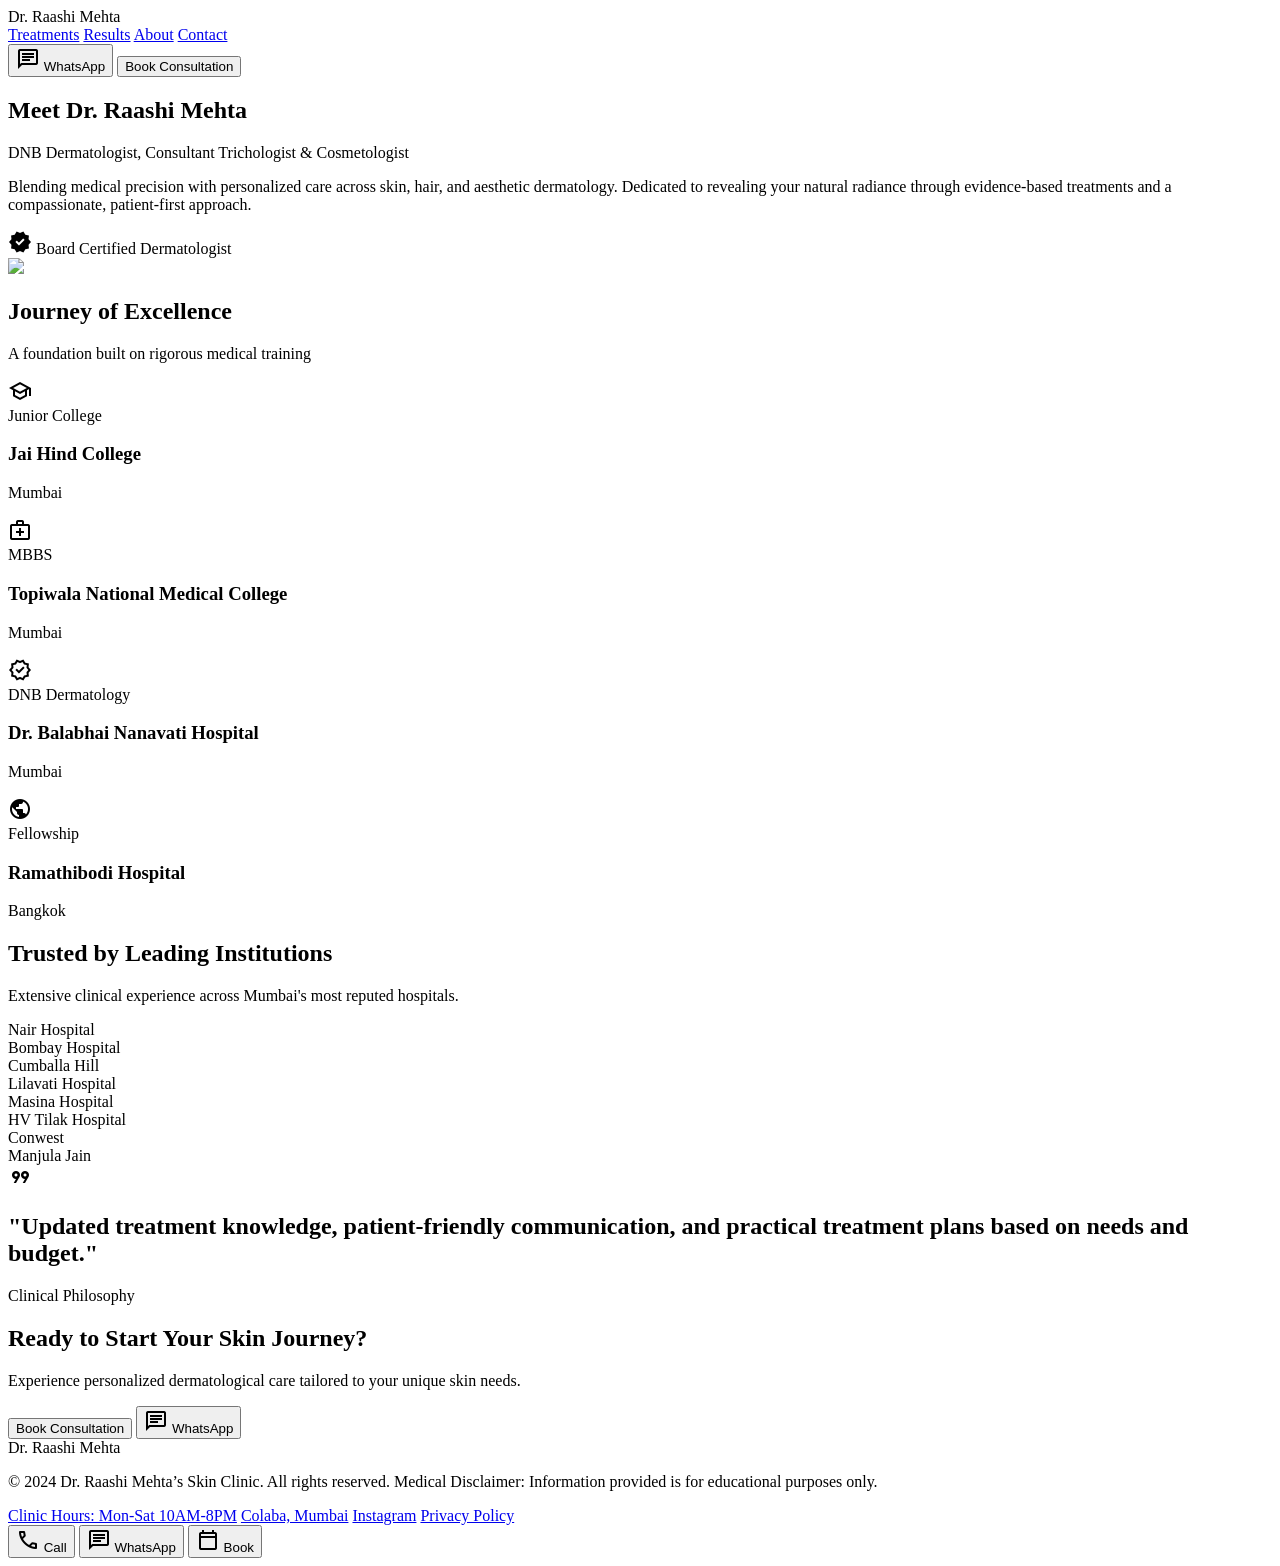
==== about.html @ 493acf0f "Add Dr. Raashi Mehta clinic website (home, about, before/after) Exported from Stitch design. About p" ====
<!DOCTYPE html><html lang="en"><head>
<meta charset="utf-8">
<meta content="width=device-width, initial-scale=1.0" name="viewport">
<title>About Dr. Raashi Mehta - Skin Clinic</title>
<link href="https://fonts.googleapis.com/css2?family=Material+Symbols+Outlined:wght,FILL@100..700,0..1&amp;display=swap" rel="stylesheet">
<link href="https://fonts.googleapis.com/css2?family=Inter:wght@400;600&amp;family=Playfair+Display:ital,wght@0,600;0,700;1,600&amp;display=swap" rel="stylesheet">
<link href="https://fonts.googleapis.com/css2?family=Material+Symbols+Outlined:wght,FILL@100..700,0..1&amp;display=swap" rel="stylesheet">
<script src="https://cdn.tailwindcss.com?plugins=forms,container-queries"></script>
<script id="tailwind-config">
  tailwind.config = {
    darkMode: "class",
    theme: {
      extend: {
        "colors": {
                "surface-container-lowest": "#ffffff",
                "surface-container-low": "#f8f2f0",
                "surface-bright": "#fef8f6",
                "on-secondary-fixed-variant": "#564242",
                "primary-fixed-dim": "#ffb3b2",
                "inverse-primary": "#ffb3b2",
                "inverse-on-surface": "#f5efed",
                "outline-variant": "#d8c1c1",
                "surface-tint": "#8c4c4d",
                "outline": "#857372",
                "error-container": "#ffdad6",
                "tertiary-container": "#dc8a8a",
                "on-primary-container": "#5d2628",
                "secondary-fixed-dim": "#dcc0c0",
                "secondary-fixed": "#f9dcdc",
                "surface-container-high": "#ede7e5",
                "on-error": "#ffffff",
                "tertiary-fixed-dim": "#ffb3b2",
                "surface-dim": "#ded9d7",
                "primary": "#8c4c4d",
                "on-tertiary-fixed": "#3a090d",
                "tertiary-fixed": "#ffdad9",
                "inverse-surface": "#32302f",
                "surface": "#fef8f6",
                "on-background": "#1d1b1a",
                "error": "#ba1a1a",
                "on-primary-fixed-variant": "#703536",
                "on-surface-variant": "#534343",
                "on-secondary": "#ffffff",
                "on-secondary-fixed": "#271718",
                "surface-container-highest": "#e7e1df",
                "primary-fixed": "#ffdad9",
                "primary-container": "#d98c8c",
                "tertiary": "#8f4a4b",
                "on-error-container": "#93000a",
                "background": "#fef8f6",
                "secondary": "#6f5959",
                "on-tertiary": "#ffffff",
                "on-secondary-container": "#735d5e",
                "on-primary": "#ffffff",
                "on-tertiary-container": "#5e2426",
                "on-surface": "#1d1b1a",
                "on-primary-fixed": "#390a0e",
                "surface-variant": "#e7e1df",
                "secondary-container": "#f6d9d9",
                "on-tertiary-fixed-variant": "#723435",
                "surface-container": "#f2edeb"
        },
        "borderRadius": {
                "DEFAULT": "0.25rem",
                "lg": "0.5rem",
                "xl": "0.75rem",
                "full": "9999px"
        },
        "spacing": {
                "stack-sm": "12px",
                "stack-lg": "48px",
                "gutter": "24px",
                "margin-mobile": "16px",
                "stack-md": "24px",
                "margin-desktop": "40px",
                "container-max": "1200px",
                "base": "8px"
        },
        "fontFamily": {
                "label-md": ["Inter"],
                "headline-md": ["Playfair Display"],
                "display-lg-mobile": ["Playfair Display"],
                "display-lg": ["Playfair Display"],
                "headline-sm": ["Playfair Display"],
                "caption": ["Inter"],
                "body-lg": ["Inter"],
                "body-md": ["Inter"]
        },
        "fontSize": {
                "label-md": ["14px", {"lineHeight": "20px", "letterSpacing": "0.05em", "fontWeight": "600"}],
                "headline-md": ["32px", {"lineHeight": "40px", "fontWeight": "600"}],
                "display-lg-mobile": ["36px", {"lineHeight": "44px", "fontWeight": "700"}],
                "display-lg": ["48px", {"lineHeight": "56px", "letterSpacing": "-0.02em", "fontWeight": "700"}],
                "headline-sm": ["24px", {"lineHeight": "32px", "fontWeight": "600"}],
                "caption": ["12px", {"lineHeight": "16px", "fontWeight": "400"}],
                "body-lg": ["18px", {"lineHeight": "28px", "fontWeight": "400"}],
                "body-md": ["16px", {"lineHeight": "24px", "fontWeight": "400"}]
        }
      }
    }
  }
</script>
<style>
    .material-symbols-outlined {
      font-variation-settings: 'FILL' 0, 'wght' 400, 'GRAD' 0, 'opsz' 24;
    }
</style>
</head>
<body class="bg-surface text-on-surface font-body-md antialiased selection:bg-primary-container selection:text-on-primary-container">
<nav class="sticky top-0 w-full z-50 shadow-sm bg-surface/70 dark:bg-surface/70 backdrop-blur-md border-b border-outline-variant/30">
<div class="flex justify-between items-center px-margin-mobile md:px-margin-desktop w-full max-w-container-max mx-auto h-20">
<div class="font-headline-sm text-headline-sm font-semibold text-primary dark:text-primary-fixed-dim">
            Dr. Raashi Mehta
        </div>
<div class="hidden md:flex space-x-8 items-center">
<a class="text-on-surface-variant hover:text-primary transition-colors hover:bg-primary-container/10 px-3 py-2 rounded-md font-label-md text-label-md" href="#">Treatments</a>
<a class="text-on-surface-variant hover:text-primary transition-colors hover:bg-primary-container/10 px-3 py-2 rounded-md font-label-md text-label-md" href="#">Results</a>
<a class="text-primary font-bold border-b-2 border-primary pb-1 font-label-md text-label-md scale-95 transition-transform" href="#">About</a>
<a class="text-on-surface-variant hover:text-primary transition-colors hover:bg-primary-container/10 px-3 py-2 rounded-md font-label-md text-label-md" href="#">Contact</a>
</div>
<div class="flex items-center gap-4">
<button class="hidden md:flex items-center justify-center font-label-md text-label-md bg-transparent border border-primary text-primary px-4 py-2 rounded-full hover:bg-primary/5 transition-all duration-200">
<span class="material-symbols-outlined mr-2 text-[18px]">chat</span> WhatsApp
            </button>
<button class="flex items-center justify-center font-label-md text-label-md bg-primary-container text-on-primary-container px-6 py-2 rounded-full hover:bg-tertiary-container transition-all duration-200 shadow-sm">
                Book Consultation
            </button>
</div>
</div>
</nav>
<main>
<section class="max-w-container-max mx-auto px-margin-mobile md:px-margin-desktop py-stack-lg md:py-[80px]">
<div class="grid grid-cols-1 lg:grid-cols-12 gap-gutter items-center">
<div class="lg:col-span-6 space-y-stack-md order-2 lg:order-1 mt-stack-md lg:mt-0">
<h1 class="font-display-lg-mobile md:font-display-lg text-display-lg-mobile md:text-display-lg text-primary">
                    Meet Dr. Raashi Mehta
                </h1>
<p class="font-headline-sm text-headline-sm text-on-surface-variant max-w-lg">
                    DNB Dermatologist, Consultant Trichologist &amp; Cosmetologist
                </p>
<div class="h-px w-24 bg-outline-variant"></div>
<p class="font-body-lg text-body-lg text-on-surface leading-relaxed max-w-xl">
                    Blending medical precision with personalized care across skin, hair, and aesthetic dermatology. Dedicated to revealing your natural radiance through evidence-based treatments and a compassionate, patient-first approach.
                </p>
<div class="pt-stack-sm flex items-center gap-base text-primary font-label-md text-label-md">
<span class="material-symbols-outlined" style="font-variation-settings: &quot;FILL&quot; 1;">verified</span>
<span class="">Board Certified Dermatologist</span>
</div>
</div>
<div class="lg:col-span-5 lg:col-start-8 order-1 lg:order-2 relative aspect-[4/5]">
<div class="absolute inset-0 bg-secondary-fixed/40 rounded-t-full rounded-b-xl transform translate-x-4 translate-y-4 overflow-hidden"></div>
<img class="relative z-10 w-full object-cover rounded-t-full rounded-b-xl shadow-[0_4px_20px_rgba(59,42,36,0.08)] h-full" data-alt="A professional, high-end editorial portrait of a female dermatologist in a modern, minimalist clinic setting. She is wearing a pristine white clinical coat over elegant attire. The lighting is bright, soft, and sophisticated, emphasizing a clean, luxurious medical aesthetic with a warm blush and warm ivory color palette. The mood is welcoming and highly professional." src="https://lh3.googleusercontent.com/aida-public/[base64]">
</div>
</div>
</section>
<section class="bg-surface-container-low py-stack-lg md:py-[80px]">
<div class="max-w-container-max mx-auto px-margin-mobile md:px-margin-desktop">
<div class="text-center mb-stack-lg">
<h2 class="font-headline-md text-headline-md text-primary mb-2">Journey of Excellence</h2>
<p class="font-body-md text-body-md text-on-surface-variant">A foundation built on rigorous medical training</p>
</div>
<div class="grid grid-cols-1 md:grid-cols-2 lg:grid-cols-4 gap-gutter relative">
<div class="hidden lg:block absolute top-1/2 left-0 w-full h-px bg-outline-variant/50 -translate-y-1/2 z-0"></div>
<div class="bg-surface rounded-xl p-6 shadow-[0_4px_20px_rgba(59,42,36,0.04)] relative z-10 border border-outline-variant/30 hover:shadow-sm transition-all duration-300">
<div class="w-12 h-12 rounded-full bg-primary-fixed flex items-center justify-center text-primary mb-4">
<span class="material-symbols-outlined">school</span>
</div>
<div class="font-label-md text-label-md text-on-surface-variant mb-1 uppercase tracking-wider text-[10px]">Junior College</div>
<h3 class="font-headline-sm text-headline-sm text-on-surface mb-2 text-lg">Jai Hind College</h3>
<p class="font-caption text-caption text-on-surface-variant">Mumbai</p>
</div>
<div class="bg-surface rounded-xl p-6 shadow-[0_4px_20px_rgba(59,42,36,0.04)] relative z-10 border border-outline-variant/30 hover:shadow-sm transition-all duration-300">
<div class="w-12 h-12 rounded-full bg-primary-fixed flex items-center justify-center text-primary mb-4">
<span class="material-symbols-outlined">medical_services</span>
</div>
<div class="font-label-md text-label-md text-on-surface-variant mb-1 uppercase tracking-wider text-[10px]">MBBS</div>
<h3 class="font-headline-sm text-headline-sm text-on-surface mb-2 text-lg">Topiwala National Medical College</h3>
<p class="font-caption text-caption text-on-surface-variant">Mumbai</p>
</div>
<div class="bg-surface rounded-xl p-6 shadow-[0_4px_20px_rgba(59,42,36,0.04)] relative z-10 border border-outline-variant/30 hover:shadow-sm transition-all duration-300 border-t-4 border-t-primary">
<div class="w-12 h-12 rounded-full bg-primary flex items-center justify-center text-on-primary mb-4">
<span class="material-symbols-outlined">verified</span>
</div>
<div class="font-label-md text-label-md text-on-surface-variant mb-1 uppercase tracking-wider text-[10px]">DNB Dermatology</div>
<h3 class="font-headline-sm text-headline-sm text-on-surface mb-2 text-lg">Dr. Balabhai Nanavati Hospital</h3>
<p class="font-caption text-caption text-on-surface-variant">Mumbai</p>
</div>
<div class="bg-surface rounded-xl p-6 shadow-[0_4px_20px_rgba(59,42,36,0.04)] relative z-10 border border-outline-variant/30 hover:shadow-sm transition-all duration-300">
<div class="w-12 h-12 rounded-full bg-secondary-fixed flex items-center justify-center text-secondary mb-4">
<span class="material-symbols-outlined">public</span>
</div>
<div class="font-label-md text-label-md text-on-surface-variant mb-1 uppercase tracking-wider text-[10px]">Fellowship</div>
<h3 class="font-headline-sm text-headline-sm text-on-surface mb-2 text-lg">Ramathibodi Hospital</h3>
<p class="font-caption text-caption text-on-surface-variant">Bangkok</p>
</div>
</div>
</div>
</section>
<section class="max-w-container-max mx-auto px-margin-mobile md:px-margin-desktop py-stack-lg md:py-[80px]">
<div class="flex flex-col md:flex-row gap-gutter">
<div class="md:w-1/3">
<h2 class="font-headline-md text-headline-md text-primary mb-4">Trusted by Leading Institutions</h2>
<p class="font-body-md text-body-md text-on-surface-variant">Extensive clinical experience across Mumbai's most reputed hospitals.</p>
</div>
<div class="md:w-2/3">
<div class="grid grid-cols-2 md:grid-cols-3 lg:grid-cols-4 gap-4">
<div class="flex items-center justify-center p-4 border border-outline-variant/40 rounded-lg bg-surface hover:bg-surface-container-low transition-colors text-center h-24">
<span class="font-label-md text-label-md text-on-surface">Nair Hospital</span>
</div>
<div class="flex items-center justify-center p-4 border border-outline-variant/40 rounded-lg bg-surface hover:bg-surface-container-low transition-colors text-center h-24">
<span class="font-label-md text-label-md text-on-surface">Bombay Hospital</span>
</div>
<div class="flex items-center justify-center p-4 border border-outline-variant/40 rounded-lg bg-surface hover:bg-surface-container-low transition-colors text-center h-24">
<span class="font-label-md text-label-md text-on-surface">Cumballa Hill</span>
</div>
<div class="flex items-center justify-center p-4 border border-outline-variant/40 rounded-lg bg-surface hover:bg-surface-container-low transition-colors text-center h-24">
<span class="font-label-md text-label-md text-on-surface">Lilavati Hospital</span>
</div>
<div class="flex items-center justify-center p-4 border border-outline-variant/40 rounded-lg bg-surface hover:bg-surface-container-low transition-colors text-center h-24">
<span class="font-label-md text-label-md text-on-surface">Masina Hospital</span>
</div>
<div class="flex items-center justify-center p-4 border border-outline-variant/40 rounded-lg bg-surface hover:bg-surface-container-low transition-colors text-center h-24">
<span class="font-label-md text-label-md text-on-surface">HV Tilak Hospital</span>
</div>
<div class="flex items-center justify-center p-4 border border-outline-variant/40 rounded-lg bg-surface hover:bg-surface-container-low transition-colors text-center h-24">
<span class="font-label-md text-label-md text-on-surface">Conwest</span>
</div>
<div class="flex items-center justify-center p-4 border border-outline-variant/40 rounded-lg bg-surface hover:bg-surface-container-low transition-colors text-center h-24">
<span class="font-label-md text-label-md text-on-surface">Manjula Jain</span>
</div>
</div>
</div>
</div>
</section>
<section class="bg-primary-fixed/30 py-stack-lg md:py-[100px] relative overflow-hidden">
<div class="absolute inset-0 opacity-10 pointer-events-none" style="background-image: radial-gradient(circle at 20% 50%, var(--tw-colors-primary-container) 0%, transparent 50%), radial-gradient(circle at 80% 50%, var(--tw-colors-secondary-container) 0%, transparent 50%);"></div>
<div class="max-w-3xl mx-auto px-margin-mobile text-center relative z-10">
<span class="material-symbols-outlined text-[48px] text-primary/40 mb-6">format_quote</span>
<h2 class="font-headline-md text-headline-md text-on-surface mb-8 italic">
                "Updated treatment knowledge, patient-friendly communication, and practical treatment plans based on needs and budget."
            </h2>
<p class="font-label-md text-label-md text-primary uppercase tracking-widest">Clinical Philosophy</p>
</div>
</section>
<section class="max-w-container-max mx-auto px-margin-mobile md:px-margin-desktop py-stack-lg md:py-[100px] text-center">
<h2 class="font-headline-md text-headline-md text-on-surface mb-4">Ready to Start Your Skin Journey?</h2>
<p class="font-body-md text-body-md text-on-surface-variant mb-8 max-w-lg mx-auto">Experience personalized dermatological care tailored to your unique skin needs.</p>
<div class="flex flex-col sm:flex-row items-center justify-center gap-4">
<button class="w-full sm:w-auto flex items-center justify-center font-label-md text-label-md bg-primary-container text-on-primary-container px-8 py-4 rounded-full hover:bg-tertiary-container hover:shadow-md transition-all duration-200">
                Book Consultation
            </button>
<button class="w-full sm:w-auto flex items-center justify-center font-label-md text-label-md bg-surface border-2 border-primary text-primary px-8 py-4 rounded-full hover:bg-primary/5 transition-all duration-200">
<span class="material-symbols-outlined mr-2">chat</span> WhatsApp
            </button>
</div>
</section>
</main>
<footer class="w-full px-margin-mobile md:px-margin-desktop py-stack-lg max-w-container-max mx-auto grid grid-cols-1 md:grid-cols-4 gap-gutter bg-surface-container-low dark:bg-surface-dim">
<div class="col-span-1 md:col-span-4 flex flex-col items-center text-center space-y-4 pb-8 border-b border-outline-variant/20">
<div class="font-headline-sm text-headline-sm text-primary">Dr. Raashi Mehta</div>
<p class="font-caption text-caption text-on-surface dark:text-on-surface-variant max-w-2xl">
            © 2024 Dr. Raashi Mehta’s Skin Clinic. All rights reserved. Medical Disclaimer: Information provided is for educational purposes only.
        </p>
</div>
<div class="col-span-1 md:col-span-4 flex flex-wrap justify-center gap-6 pt-4">
<a class="font-body-md text-body-md text-on-surface-variant hover:text-primary hover:underline decoration-primary-container transition-all" href="#">Clinic Hours: Mon-Sat 10AM-8PM</a>
<a class="font-body-md text-body-md text-on-surface-variant hover:text-primary hover:underline decoration-primary-container transition-all" href="#">Colaba, Mumbai</a>
<a class="font-body-md text-body-md text-on-surface-variant hover:text-primary hover:underline decoration-primary-container transition-all" href="#">Instagram</a>
<a class="font-body-md text-body-md text-on-surface-variant hover:text-primary hover:underline decoration-primary-container transition-all" href="#">Privacy Policy</a>
</div>
</footer>
<div class="fixed bottom-0 w-full z-50 md:hidden bg-surface border-t border-outline-variant shadow-[0_-4px_20px_rgba(59,42,36,0.04)]">
<div class="flex justify-around items-center px-4 py-2 pb-safe">
<button class="flex flex-col items-center justify-center text-on-secondary-container active:bg-secondary-container p-2 rounded-xl transition-colors">
<span class="material-symbols-outlined mb-1">call</span>
<span class="font-label-md text-[12px]">Call</span>
</button>
<button class="flex flex-col items-center justify-center text-on-secondary-container active:bg-secondary-container p-2 rounded-xl transition-colors">
<span class="material-symbols-outlined mb-1">chat</span>
<span class="font-label-md text-[12px]">WhatsApp</span>
</button>
<button class="flex flex-col items-center justify-center bg-primary-container text-on-primary-container rounded-xl px-6 py-2 shadow-sm scale-95 transition-transform active:scale-90">
<span class="material-symbols-outlined mb-1">calendar_today</span>
<span class="font-label-md text-[12px] font-bold">Book</span>
</button>
</div>
</div>




</body></html>
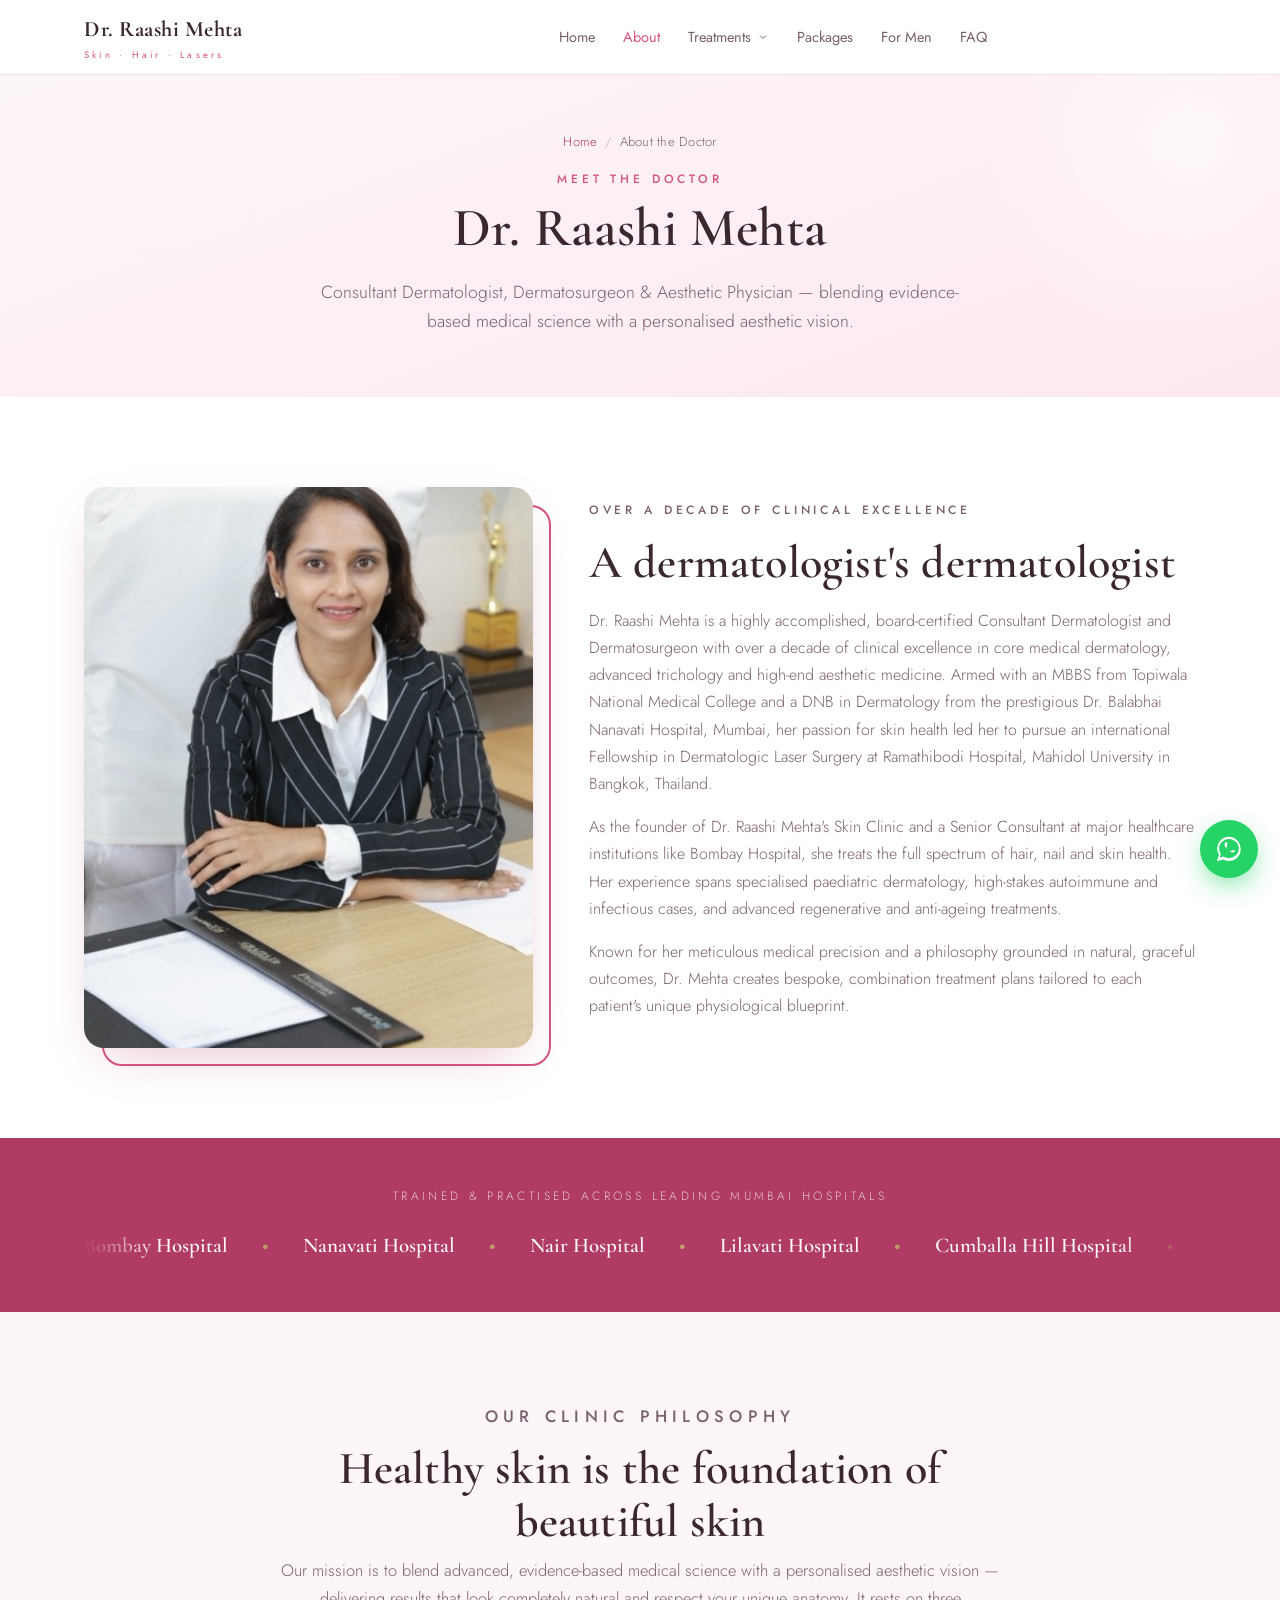
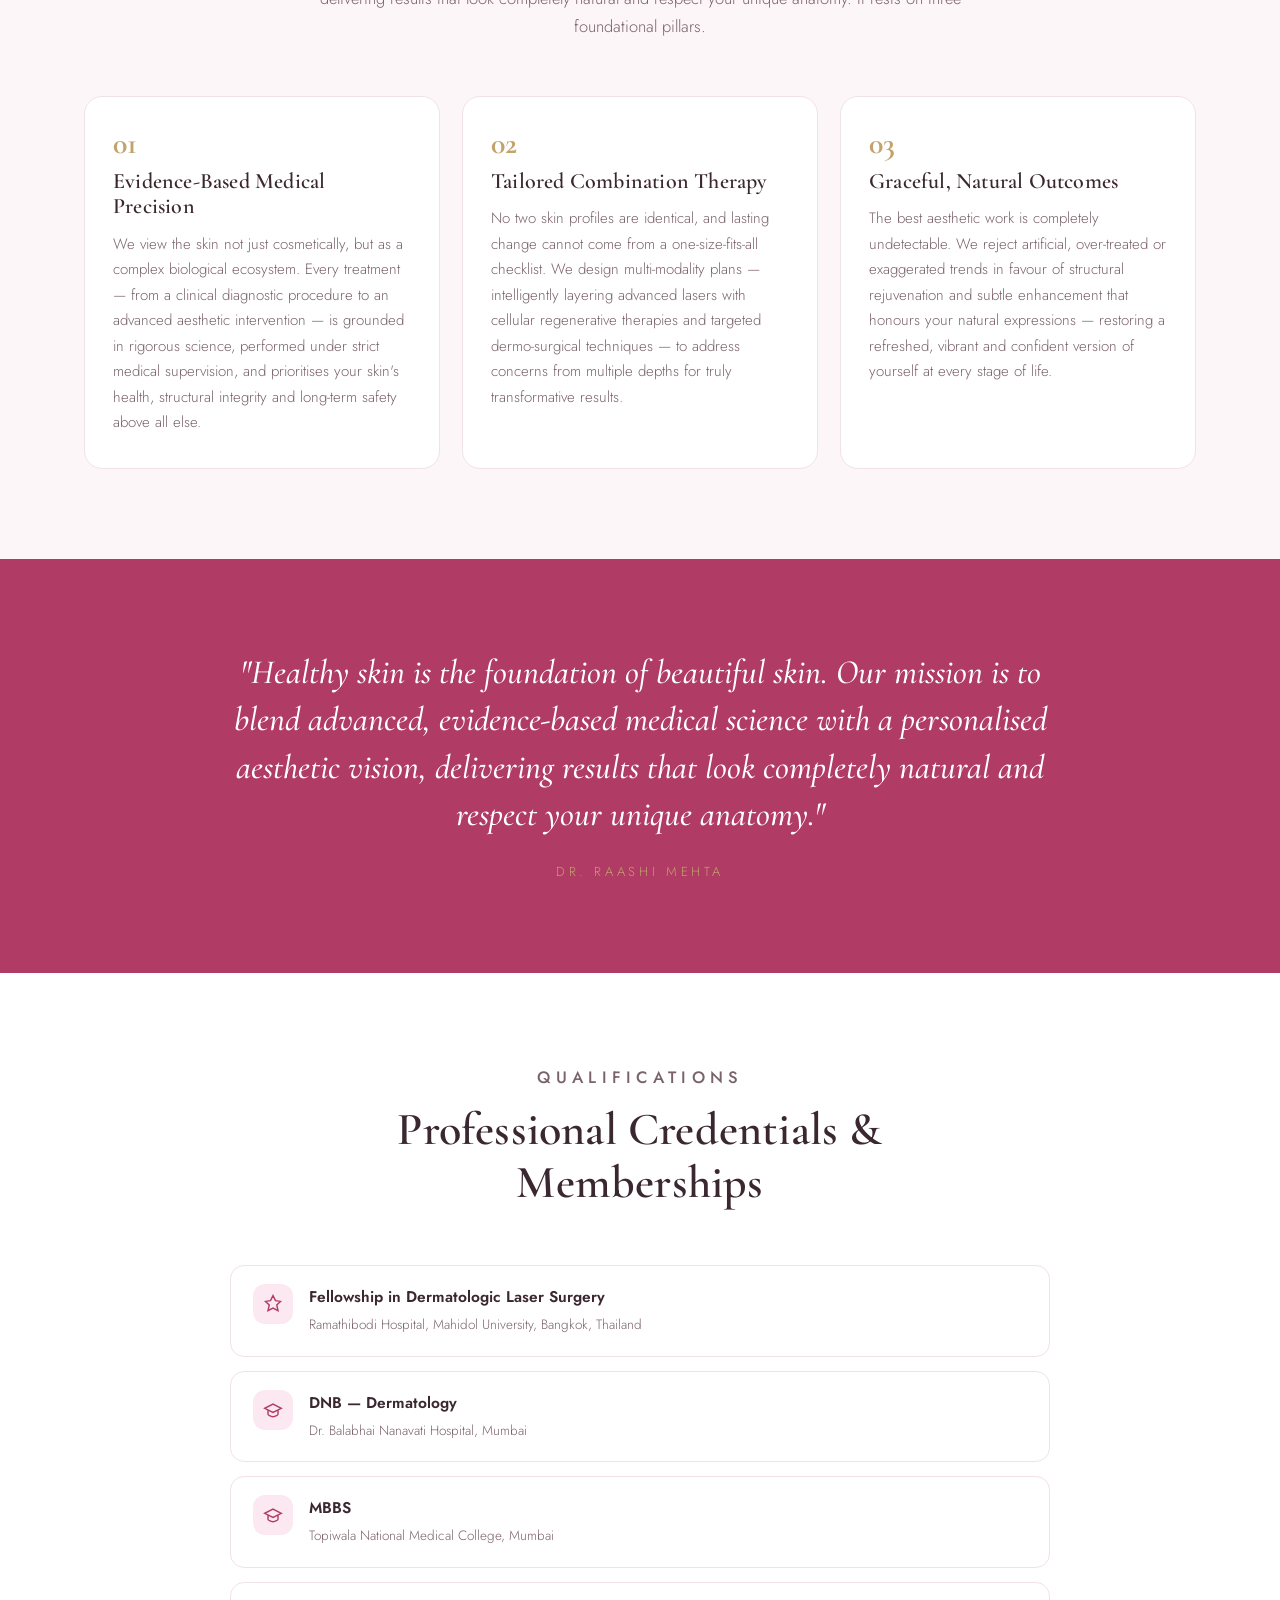
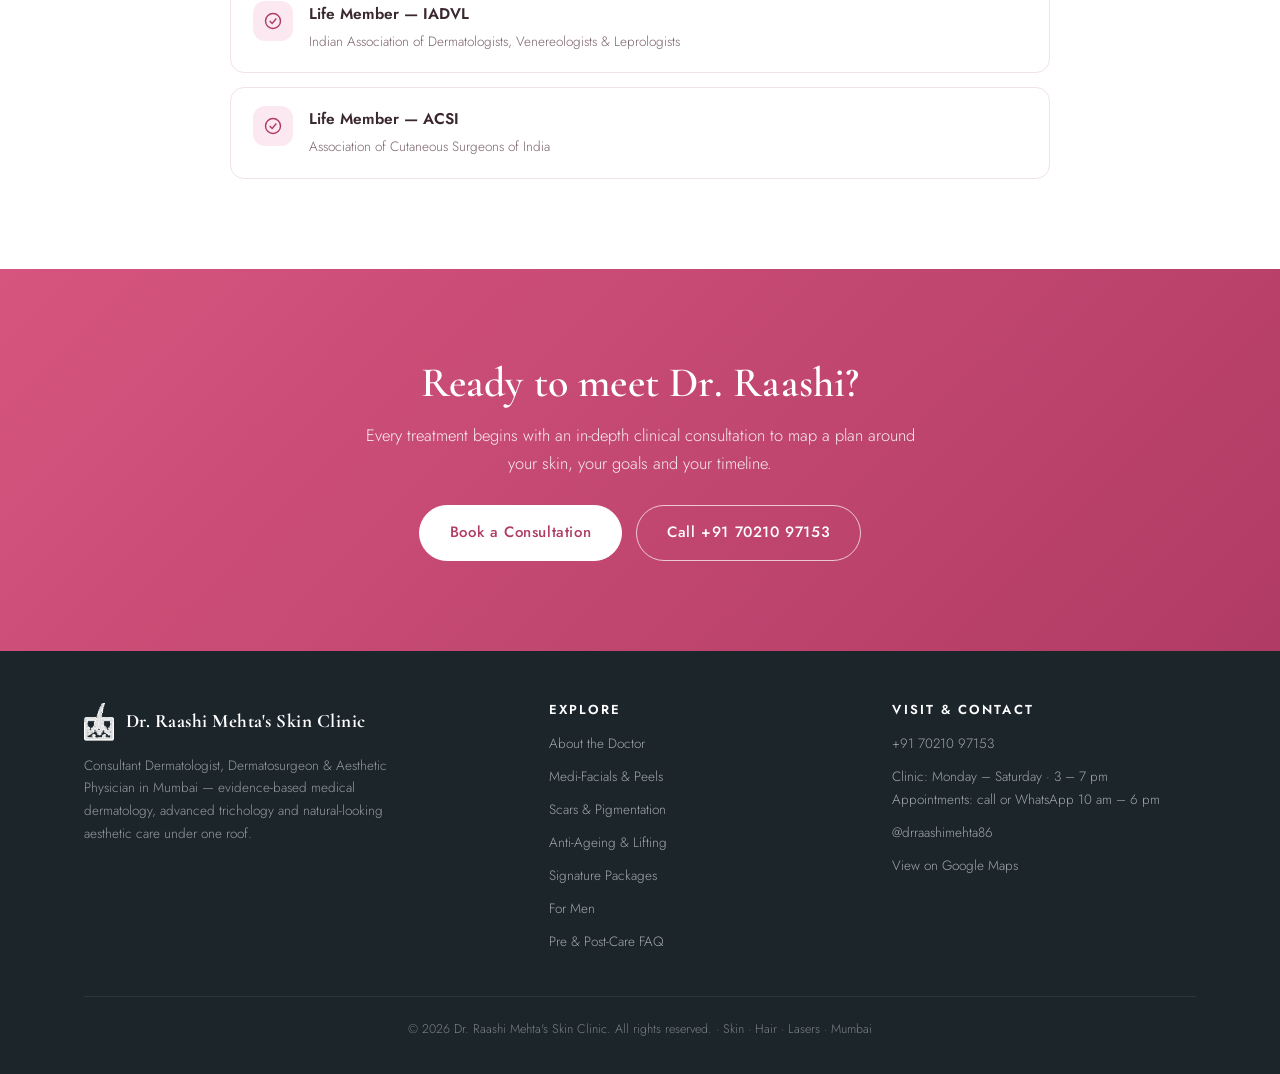
==== commit 89b7b98a: "Rebuild as multi-page site from clinic content Replace the single-page prototype with an 11-page sit" ====
--- a/about.html
+++ b/about.html
@@ -1,292 +1,218 @@
-<!DOCTYPE html><html lang="en"><head>
-<meta charset="utf-8">
-<meta content="width=device-width, initial-scale=1.0" name="viewport">
-<title>About Dr. Raashi Mehta - Skin Clinic</title>
-<link href="https://fonts.googleapis.com/css2?family=Material+Symbols+Outlined:wght,FILL@100..700,0..1&amp;display=swap" rel="stylesheet">
-<link href="https://fonts.googleapis.com/css2?family=Inter:wght@400;600&amp;family=Playfair+Display:ital,wght@0,600;0,700;1,600&amp;display=swap" rel="stylesheet">
-<link href="https://fonts.googleapis.com/css2?family=Material+Symbols+Outlined:wght,FILL@100..700,0..1&amp;display=swap" rel="stylesheet">
-<script src="https://cdn.tailwindcss.com?plugins=forms,container-queries"></script>
-<script id="tailwind-config">
-  tailwind.config = {
-    darkMode: "class",
-    theme: {
-      extend: {
-        "colors": {
-                "surface-container-lowest": "#ffffff",
-                "surface-container-low": "#f8f2f0",
-                "surface-bright": "#fef8f6",
-                "on-secondary-fixed-variant": "#564242",
-                "primary-fixed-dim": "#ffb3b2",
-                "inverse-primary": "#ffb3b2",
-                "inverse-on-surface": "#f5efed",
-                "outline-variant": "#d8c1c1",
-                "surface-tint": "#8c4c4d",
-                "outline": "#857372",
-                "error-container": "#ffdad6",
-                "tertiary-container": "#dc8a8a",
-                "on-primary-container": "#5d2628",
-                "secondary-fixed-dim": "#dcc0c0",
-                "secondary-fixed": "#f9dcdc",
-                "surface-container-high": "#ede7e5",
-                "on-error": "#ffffff",
-                "tertiary-fixed-dim": "#ffb3b2",
-                "surface-dim": "#ded9d7",
-                "primary": "#8c4c4d",
-                "on-tertiary-fixed": "#3a090d",
-                "tertiary-fixed": "#ffdad9",
-                "inverse-surface": "#32302f",
-                "surface": "#fef8f6",
-                "on-background": "#1d1b1a",
-                "error": "#ba1a1a",
-                "on-primary-fixed-variant": "#703536",
-                "on-surface-variant": "#534343",
-                "on-secondary": "#ffffff",
-                "on-secondary-fixed": "#271718",
-                "surface-container-highest": "#e7e1df",
-                "primary-fixed": "#ffdad9",
-                "primary-container": "#d98c8c",
-                "tertiary": "#8f4a4b",
-                "on-error-container": "#93000a",
-                "background": "#fef8f6",
-                "secondary": "#6f5959",
-                "on-tertiary": "#ffffff",
-                "on-secondary-container": "#735d5e",
-                "on-primary": "#ffffff",
-                "on-tertiary-container": "#5e2426",
-                "on-surface": "#1d1b1a",
-                "on-primary-fixed": "#390a0e",
-                "surface-variant": "#e7e1df",
-                "secondary-container": "#f6d9d9",
-                "on-tertiary-fixed-variant": "#723435",
-                "surface-container": "#f2edeb"
-        },
-        "borderRadius": {
-                "DEFAULT": "0.25rem",
-                "lg": "0.5rem",
-                "xl": "0.75rem",
-                "full": "9999px"
-        },
-        "spacing": {
-                "stack-sm": "12px",
-                "stack-lg": "48px",
-                "gutter": "24px",
-                "margin-mobile": "16px",
-                "stack-md": "24px",
-                "margin-desktop": "40px",
-                "container-max": "1200px",
-                "base": "8px"
-        },
-        "fontFamily": {
-                "label-md": ["Inter"],
-                "headline-md": ["Playfair Display"],
-                "display-lg-mobile": ["Playfair Display"],
-                "display-lg": ["Playfair Display"],
-                "headline-sm": ["Playfair Display"],
-                "caption": ["Inter"],
-                "body-lg": ["Inter"],
-                "body-md": ["Inter"]
-        },
-        "fontSize": {
-                "label-md": ["14px", {"lineHeight": "20px", "letterSpacing": "0.05em", "fontWeight": "600"}],
-                "headline-md": ["32px", {"lineHeight": "40px", "fontWeight": "600"}],
-                "display-lg-mobile": ["36px", {"lineHeight": "44px", "fontWeight": "700"}],
-                "display-lg": ["48px", {"lineHeight": "56px", "letterSpacing": "-0.02em", "fontWeight": "700"}],
-                "headline-sm": ["24px", {"lineHeight": "32px", "fontWeight": "600"}],
-                "caption": ["12px", {"lineHeight": "16px", "fontWeight": "400"}],
-                "body-lg": ["18px", {"lineHeight": "28px", "fontWeight": "400"}],
-                "body-md": ["16px", {"lineHeight": "24px", "fontWeight": "400"}]
-        }
-      }
-    }
-  }
-</script>
-<style>
-    .material-symbols-outlined {
-      font-variation-settings: 'FILL' 0, 'wght' 400, 'GRAD' 0, 'opsz' 24;
-    }
-</style>
+<!DOCTYPE html>
+<html lang="en">
+<head>
+<meta charset="UTF-8">
+<meta name="viewport" content="width=device-width, initial-scale=1.0">
+<title>About Dr. Raashi Mehta | Consultant Dermatologist & Dermatosurgeon, Mumbai</title>
+<meta name="description" content="Meet Dr. Raashi Mehta — board-certified Consultant Dermatologist, Dermatosurgeon and Aesthetic Physician in Mumbai. Credentials, clinic philosophy and professional memberships.">
+<meta name="theme-color" content="#b03b64">
+<meta name="robots" content="index, follow">
+<meta property="og:type" content="profile">
+<meta property="og:site_name" content="Dr. Raashi Mehta's Skin Clinic">
+<meta property="og:title" content="About Dr. Raashi Mehta | Dermatologist & Dermatosurgeon, Mumbai">
+<meta property="og:description" content="Over a decade of clinical excellence in medical dermatology, advanced trichology and aesthetic medicine.">
+<meta property="og:image" content="assets/doctor.png">
+<link rel="icon" href="assets/logo-icon.png">
+<link rel="preconnect" href="https://fonts.googleapis.com">
+<link rel="preconnect" href="https://fonts.gstatic.com" crossorigin>
+<link href="https://fonts.googleapis.com/css2?family=Cormorant+Garamond:wght@500;600;700&family=Jost:wght@300;400;500;600&display=swap" rel="stylesheet">
+<link rel="stylesheet" href="assets/site.css">
 </head>
-<body class="bg-surface text-on-surface font-body-md antialiased selection:bg-primary-container selection:text-on-primary-container">
-<nav class="sticky top-0 w-full z-50 shadow-sm bg-surface/70 dark:bg-surface/70 backdrop-blur-md border-b border-outline-variant/30">
-<div class="flex justify-between items-center px-margin-mobile md:px-margin-desktop w-full max-w-container-max mx-auto h-20">
-<div class="font-headline-sm text-headline-sm font-semibold text-primary dark:text-primary-fixed-dim">
-            Dr. Raashi Mehta
+<body>
+<a class="skip-link" href="#main">Skip to content</a>
+
+<header>
+  <div class="wrap">
+    <nav>
+      <a class="brand" href="index.html">
+        <span>Dr. Raashi Mehta<small>Skin · Hair · Lasers</small></span>
+      </a>
+      <div class="navlinks" id="nav">
+        <a href="index.html">Home</a>
+        <a href="about.html" class="active">About</a>
+        <div class="dropdown">
+          <button aria-haspopup="true" aria-expanded="false">Treatments
+            <svg viewBox="0 0 24 24"><path d="M6 9l6 6 6-6"/></svg>
+          </button>
+          <div class="dropdown-menu">
+            <a href="facials-peels.html">Medi-Facials &amp; Peels<small>Hydrafacials, carbon peels, laser toning</small></a>
+            <a href="scars-pigmentation.html">Acne Scars &amp; Pigmentation<small>Resurfacing, subcision, melanin control</small></a>
+            <a href="anti-ageing.html">Anti-Ageing &amp; Lifting<small>RF, microcurrent, injectables</small></a>
+            <a href="hair-medical.html">Hair, Nails &amp; Medical<small>Trichology, PRP, medical dermatology</small></a>
+            <a href="diagnostics-surgery.html">Diagnostics &amp; Surgery<small>Biopsies &amp; dermo-surgical care</small></a>
+            <a href="laser-hair.html">Laser Hair Reduction<small>Triple-wavelength, all skin types</small></a>
+          </div>
         </div>
-<div class="hidden md:flex space-x-8 items-center">
-<a class="text-on-surface-variant hover:text-primary transition-colors hover:bg-primary-container/10 px-3 py-2 rounded-md font-label-md text-label-md" href="#">Treatments</a>
-<a class="text-on-surface-variant hover:text-primary transition-colors hover:bg-primary-container/10 px-3 py-2 rounded-md font-label-md text-label-md" href="#">Results</a>
-<a class="text-primary font-bold border-b-2 border-primary pb-1 font-label-md text-label-md scale-95 transition-transform" href="#">About</a>
-<a class="text-on-surface-variant hover:text-primary transition-colors hover:bg-primary-container/10 px-3 py-2 rounded-md font-label-md text-label-md" href="#">Contact</a>
+        <a href="packages.html">Packages</a>
+        <a href="mens.html">For Men</a>
+        <a href="faq.html">FAQ</a>
+        <a class="btn" href="index.html#contact">Book a Consultation</a>
+      </div>
+      <button class="menu-btn" id="menuBtn" aria-label="Menu" aria-expanded="false" aria-controls="nav">☰</button>
+    </nav>
+  </div>
+</header>
+
+<section class="page-hero">
+  <div class="wrap">
+    <p class="breadcrumb"><a href="index.html">Home</a><span>/</span>About the Doctor</p>
+    <p class="eyebrow">Meet the Doctor</p>
+    <h1>Dr. Raashi Mehta</h1>
+    <p class="lead">Consultant Dermatologist, Dermatosurgeon &amp; Aesthetic Physician — blending evidence-based medical science with a personalised aesthetic vision.</p>
+  </div>
+</section>
+
+<main id="main">
+
+<!-- BIO -->
+<section>
+  <div class="wrap about">
+    <div class="about-grid">
+      <div class="about-img reveal">
+        <img src="assets/doctor.png" alt="Dr. Raashi Mehta, Consultant Dermatologist" loading="lazy" decoding="async">
+        <div class="accent"></div>
+      </div>
+      <div class="reveal">
+        <p class="eyebrow">Over a Decade of Clinical Excellence</p>
+        <h2>A dermatologist's dermatologist</h2>
+        <p>Dr. Raashi Mehta is a highly accomplished, board-certified Consultant Dermatologist and Dermatosurgeon with over a decade of clinical excellence in core medical dermatology, advanced trichology and high-end aesthetic medicine. Armed with an MBBS from Topiwala National Medical College and a DNB in Dermatology from the prestigious Dr. Balabhai Nanavati Hospital, Mumbai, her passion for skin health led her to pursue an international Fellowship in Dermatologic Laser Surgery at Ramathibodi Hospital, Mahidol University in Bangkok, Thailand.</p>
+        <p>As the founder of Dr. Raashi Mehta's Skin Clinic and a Senior Consultant at major healthcare institutions like Bombay Hospital, she treats the full spectrum of hair, nail and skin health. Her experience spans specialised paediatric dermatology, high-stakes autoimmune and infectious cases, and advanced regenerative and anti-ageing treatments.</p>
+        <p>Known for her meticulous medical precision and a philosophy grounded in natural, graceful outcomes, Dr. Mehta creates bespoke, combination treatment plans tailored to each patient's unique physiological blueprint.</p>
+      </div>
+    </div>
+  </div>
+</section>
+
+<!-- HOSPITALS -->
+<div class="hospitals">
+  <div class="wrap">
+    <p class="intro">Trained &amp; practised across leading Mumbai hospitals</p>
+    <div class="marquee">
+      <div class="marquee-track">
+        <span>Bombay Hospital</span><span>Nanavati Hospital</span><span>Nair Hospital</span>
+        <span>Lilavati Hospital</span><span>Cumballa Hill Hospital</span><span>Masina Hospital</span>
+        <span aria-hidden="true">Bombay Hospital</span><span aria-hidden="true">Nanavati Hospital</span><span aria-hidden="true">Nair Hospital</span>
+        <span aria-hidden="true">Lilavati Hospital</span><span aria-hidden="true">Cumballa Hill Hospital</span><span aria-hidden="true">Masina Hospital</span>
+      </div>
+    </div>
+  </div>
 </div>
-<div class="flex items-center gap-4">
-<button class="hidden md:flex items-center justify-center font-label-md text-label-md bg-transparent border border-primary text-primary px-4 py-2 rounded-full hover:bg-primary/5 transition-all duration-200">
-<span class="material-symbols-outlined mr-2 text-[18px]">chat</span> WhatsApp
-            </button>
-<button class="flex items-center justify-center font-label-md text-label-md bg-primary-container text-on-primary-container px-6 py-2 rounded-full hover:bg-tertiary-container transition-all duration-200 shadow-sm">
-                Book Consultation
-            </button>
-</div>
-</div>
-</nav>
-<main>
-<section class="max-w-container-max mx-auto px-margin-mobile md:px-margin-desktop py-stack-lg md:py-[80px]">
-<div class="grid grid-cols-1 lg:grid-cols-12 gap-gutter items-center">
-<div class="lg:col-span-6 space-y-stack-md order-2 lg:order-1 mt-stack-md lg:mt-0">
-<h1 class="font-display-lg-mobile md:font-display-lg text-display-lg-mobile md:text-display-lg text-primary">
-                    Meet Dr. Raashi Mehta
-                </h1>
-<p class="font-headline-sm text-headline-sm text-on-surface-variant max-w-lg">
-                    DNB Dermatologist, Consultant Trichologist &amp; Cosmetologist
-                </p>
-<div class="h-px w-24 bg-outline-variant"></div>
-<p class="font-body-lg text-body-lg text-on-surface leading-relaxed max-w-xl">
-                    Blending medical precision with personalized care across skin, hair, and aesthetic dermatology. Dedicated to revealing your natural radiance through evidence-based treatments and a compassionate, patient-first approach.
-                </p>
-<div class="pt-stack-sm flex items-center gap-base text-primary font-label-md text-label-md">
-<span class="material-symbols-outlined" style="font-variation-settings: &quot;FILL&quot; 1;">verified</span>
-<span class="">Board Certified Dermatologist</span>
-</div>
-</div>
-<div class="lg:col-span-5 lg:col-start-8 order-1 lg:order-2 relative aspect-[4/5]">
-<div class="absolute inset-0 bg-secondary-fixed/40 rounded-t-full rounded-b-xl transform translate-x-4 translate-y-4 overflow-hidden"></div>
-<img class="relative z-10 w-full object-cover rounded-t-full rounded-b-xl shadow-[0_4px_20px_rgba(59,42,36,0.08)] h-full" data-alt="A professional, high-end editorial portrait of a female dermatologist in a modern, minimalist clinic setting. She is wearing a pristine white clinical coat over elegant attire. The lighting is bright, soft, and sophisticated, emphasizing a clean, luxurious medical aesthetic with a warm blush and warm ivory color palette. The mood is welcoming and highly professional." src="https://lh3.googleusercontent.com/aida-public/[base64]">
-</div>
-</div>
-</section>
-<section class="bg-surface-container-low py-stack-lg md:py-[80px]">
-<div class="max-w-container-max mx-auto px-margin-mobile md:px-margin-desktop">
-<div class="text-center mb-stack-lg">
-<h2 class="font-headline-md text-headline-md text-primary mb-2">Journey of Excellence</h2>
-<p class="font-body-md text-body-md text-on-surface-variant">A foundation built on rigorous medical training</p>
-</div>
-<div class="grid grid-cols-1 md:grid-cols-2 lg:grid-cols-4 gap-gutter relative">
-<div class="hidden lg:block absolute top-1/2 left-0 w-full h-px bg-outline-variant/50 -translate-y-1/2 z-0"></div>
-<div class="bg-surface rounded-xl p-6 shadow-[0_4px_20px_rgba(59,42,36,0.04)] relative z-10 border border-outline-variant/30 hover:shadow-sm transition-all duration-300">
-<div class="w-12 h-12 rounded-full bg-primary-fixed flex items-center justify-center text-primary mb-4">
-<span class="material-symbols-outlined">school</span>
-</div>
-<div class="font-label-md text-label-md text-on-surface-variant mb-1 uppercase tracking-wider text-[10px]">Junior College</div>
-<h3 class="font-headline-sm text-headline-sm text-on-surface mb-2 text-lg">Jai Hind College</h3>
-<p class="font-caption text-caption text-on-surface-variant">Mumbai</p>
-</div>
-<div class="bg-surface rounded-xl p-6 shadow-[0_4px_20px_rgba(59,42,36,0.04)] relative z-10 border border-outline-variant/30 hover:shadow-sm transition-all duration-300">
-<div class="w-12 h-12 rounded-full bg-primary-fixed flex items-center justify-center text-primary mb-4">
-<span class="material-symbols-outlined">medical_services</span>
-</div>
-<div class="font-label-md text-label-md text-on-surface-variant mb-1 uppercase tracking-wider text-[10px]">MBBS</div>
-<h3 class="font-headline-sm text-headline-sm text-on-surface mb-2 text-lg">Topiwala National Medical College</h3>
-<p class="font-caption text-caption text-on-surface-variant">Mumbai</p>
-</div>
-<div class="bg-surface rounded-xl p-6 shadow-[0_4px_20px_rgba(59,42,36,0.04)] relative z-10 border border-outline-variant/30 hover:shadow-sm transition-all duration-300 border-t-4 border-t-primary">
-<div class="w-12 h-12 rounded-full bg-primary flex items-center justify-center text-on-primary mb-4">
-<span class="material-symbols-outlined">verified</span>
-</div>
-<div class="font-label-md text-label-md text-on-surface-variant mb-1 uppercase tracking-wider text-[10px]">DNB Dermatology</div>
-<h3 class="font-headline-sm text-headline-sm text-on-surface mb-2 text-lg">Dr. Balabhai Nanavati Hospital</h3>
-<p class="font-caption text-caption text-on-surface-variant">Mumbai</p>
-</div>
-<div class="bg-surface rounded-xl p-6 shadow-[0_4px_20px_rgba(59,42,36,0.04)] relative z-10 border border-outline-variant/30 hover:shadow-sm transition-all duration-300">
-<div class="w-12 h-12 rounded-full bg-secondary-fixed flex items-center justify-center text-secondary mb-4">
-<span class="material-symbols-outlined">public</span>
-</div>
-<div class="font-label-md text-label-md text-on-surface-variant mb-1 uppercase tracking-wider text-[10px]">Fellowship</div>
-<h3 class="font-headline-sm text-headline-sm text-on-surface mb-2 text-lg">Ramathibodi Hospital</h3>
-<p class="font-caption text-caption text-on-surface-variant">Bangkok</p>
-</div>
-</div>
-</div>
-</section>
-<section class="max-w-container-max mx-auto px-margin-mobile md:px-margin-desktop py-stack-lg md:py-[80px]">
-<div class="flex flex-col md:flex-row gap-gutter">
-<div class="md:w-1/3">
-<h2 class="font-headline-md text-headline-md text-primary mb-4">Trusted by Leading Institutions</h2>
-<p class="font-body-md text-body-md text-on-surface-variant">Extensive clinical experience across Mumbai's most reputed hospitals.</p>
-</div>
-<div class="md:w-2/3">
-<div class="grid grid-cols-2 md:grid-cols-3 lg:grid-cols-4 gap-4">
-<div class="flex items-center justify-center p-4 border border-outline-variant/40 rounded-lg bg-surface hover:bg-surface-container-low transition-colors text-center h-24">
-<span class="font-label-md text-label-md text-on-surface">Nair Hospital</span>
-</div>
-<div class="flex items-center justify-center p-4 border border-outline-variant/40 rounded-lg bg-surface hover:bg-surface-container-low transition-colors text-center h-24">
-<span class="font-label-md text-label-md text-on-surface">Bombay Hospital</span>
-</div>
-<div class="flex items-center justify-center p-4 border border-outline-variant/40 rounded-lg bg-surface hover:bg-surface-container-low transition-colors text-center h-24">
-<span class="font-label-md text-label-md text-on-surface">Cumballa Hill</span>
-</div>
-<div class="flex items-center justify-center p-4 border border-outline-variant/40 rounded-lg bg-surface hover:bg-surface-container-low transition-colors text-center h-24">
-<span class="font-label-md text-label-md text-on-surface">Lilavati Hospital</span>
-</div>
-<div class="flex items-center justify-center p-4 border border-outline-variant/40 rounded-lg bg-surface hover:bg-surface-container-low transition-colors text-center h-24">
-<span class="font-label-md text-label-md text-on-surface">Masina Hospital</span>
-</div>
-<div class="flex items-center justify-center p-4 border border-outline-variant/40 rounded-lg bg-surface hover:bg-surface-container-low transition-colors text-center h-24">
-<span class="font-label-md text-label-md text-on-surface">HV Tilak Hospital</span>
-</div>
-<div class="flex items-center justify-center p-4 border border-outline-variant/40 rounded-lg bg-surface hover:bg-surface-container-low transition-colors text-center h-24">
-<span class="font-label-md text-label-md text-on-surface">Conwest</span>
-</div>
-<div class="flex items-center justify-center p-4 border border-outline-variant/40 rounded-lg bg-surface hover:bg-surface-container-low transition-colors text-center h-24">
-<span class="font-label-md text-label-md text-on-surface">Manjula Jain</span>
-</div>
-</div>
-</div>
-</div>
-</section>
-<section class="bg-primary-fixed/30 py-stack-lg md:py-[100px] relative overflow-hidden">
-<div class="absolute inset-0 opacity-10 pointer-events-none" style="background-image: radial-gradient(circle at 20% 50%, var(--tw-colors-primary-container) 0%, transparent 50%), radial-gradient(circle at 80% 50%, var(--tw-colors-secondary-container) 0%, transparent 50%);"></div>
-<div class="max-w-3xl mx-auto px-margin-mobile text-center relative z-10">
-<span class="material-symbols-outlined text-[48px] text-primary/40 mb-6">format_quote</span>
-<h2 class="font-headline-md text-headline-md text-on-surface mb-8 italic">
-                "Updated treatment knowledge, patient-friendly communication, and practical treatment plans based on needs and budget."
-            </h2>
-<p class="font-label-md text-label-md text-primary uppercase tracking-widest">Clinical Philosophy</p>
-</div>
-</section>
-<section class="max-w-container-max mx-auto px-margin-mobile md:px-margin-desktop py-stack-lg md:py-[100px] text-center">
-<h2 class="font-headline-md text-headline-md text-on-surface mb-4">Ready to Start Your Skin Journey?</h2>
-<p class="font-body-md text-body-md text-on-surface-variant mb-8 max-w-lg mx-auto">Experience personalized dermatological care tailored to your unique skin needs.</p>
-<div class="flex flex-col sm:flex-row items-center justify-center gap-4">
-<button class="w-full sm:w-auto flex items-center justify-center font-label-md text-label-md bg-primary-container text-on-primary-container px-8 py-4 rounded-full hover:bg-tertiary-container hover:shadow-md transition-all duration-200">
-                Book Consultation
-            </button>
-<button class="w-full sm:w-auto flex items-center justify-center font-label-md text-label-md bg-surface border-2 border-primary text-primary px-8 py-4 rounded-full hover:bg-primary/5 transition-all duration-200">
-<span class="material-symbols-outlined mr-2">chat</span> WhatsApp
-            </button>
-</div>
-</section>
+
+<!-- PHILOSOPHY -->
+<section class="bg-soft">
+  <div class="wrap">
+    <div class="sec-head reveal">
+      <p class="eyebrow">Our Clinic Philosophy</p>
+      <h2>Healthy skin is the foundation of beautiful skin</h2>
+      <p>Our mission is to blend advanced, evidence-based medical science with a personalised aesthetic vision — delivering results that look completely natural and respect your unique anatomy. It rests on three foundational pillars.</p>
+    </div>
+    <div class="pillars">
+      <div class="pillar reveal">
+        <div class="n">01</div>
+        <h3>Evidence-Based Medical Precision</h3>
+        <p>We view the skin not just cosmetically, but as a complex biological ecosystem. Every treatment — from a clinical diagnostic procedure to an advanced aesthetic intervention — is grounded in rigorous science, performed under strict medical supervision, and prioritises your skin's health, structural integrity and long-term safety above all else.</p>
+      </div>
+      <div class="pillar reveal">
+        <div class="n">02</div>
+        <h3>Tailored Combination Therapy</h3>
+        <p>No two skin profiles are identical, and lasting change cannot come from a one-size-fits-all checklist. We design multi-modality plans — intelligently layering advanced lasers with cellular regenerative therapies and targeted dermo-surgical techniques — to address concerns from multiple depths for truly transformative results.</p>
+      </div>
+      <div class="pillar reveal">
+        <div class="n">03</div>
+        <h3>Graceful, Natural Outcomes</h3>
+        <p>The best aesthetic work is completely undetectable. We reject artificial, over-treated or exaggerated trends in favour of structural rejuvenation and subtle enhancement that honours your natural expressions — restoring a refreshed, vibrant and confident version of yourself at every stage of life.</p>
+      </div>
+    </div>
+  </div>
+</section>
+
+<!-- MISSION QUOTE -->
+<section class="quote-band">
+  <div class="wrap reveal">
+    <p>"Healthy skin is the foundation of beautiful skin. Our mission is to blend advanced, evidence-based medical science with a personalised aesthetic vision, delivering results that look completely natural and respect your unique anatomy."</p>
+    <div class="who">Dr. Raashi Mehta</div>
+  </div>
+</section>
+
+<!-- CREDENTIALS -->
+<section>
+  <div class="wrap">
+    <div class="sec-head reveal">
+      <p class="eyebrow">Qualifications</p>
+      <h2>Professional Credentials &amp; Memberships</h2>
+    </div>
+    <div class="creds-list reveal">
+      <div class="row">
+        <span class="ic"><svg viewBox="0 0 24 24"><path d="M12 2l3 6 6 .9-4.5 4.3L18 20l-6-3.2L6 20l1.5-6.8L3 8.9 9 8z"/></svg></span>
+        <div><b>Fellowship in Dermatologic Laser Surgery</b><small>Ramathibodi Hospital, Mahidol University, Bangkok, Thailand</small></div>
+      </div>
+      <div class="row">
+        <span class="ic"><svg viewBox="0 0 24 24"><path d="M22 10L12 5 2 10l10 5 10-5zM6 12v5c0 1 3 3 6 3s6-2 6-3v-5"/></svg></span>
+        <div><b>DNB — Dermatology</b><small>Dr. Balabhai Nanavati Hospital, Mumbai</small></div>
+      </div>
+      <div class="row">
+        <span class="ic"><svg viewBox="0 0 24 24"><path d="M22 10L12 5 2 10l10 5 10-5zM6 12v5c0 1 3 3 6 3s6-2 6-3v-5"/></svg></span>
+        <div><b>MBBS</b><small>Topiwala National Medical College, Mumbai</small></div>
+      </div>
+      <div class="row">
+        <span class="ic"><svg viewBox="0 0 24 24"><circle cx="12" cy="12" r="9"/><path d="M8 12l3 3 5-6"/></svg></span>
+        <div><b>Life Member — IADVL</b><small>Indian Association of Dermatologists, Venereologists &amp; Leprologists</small></div>
+      </div>
+      <div class="row">
+        <span class="ic"><svg viewBox="0 0 24 24"><circle cx="12" cy="12" r="9"/><path d="M8 12l3 3 5-6"/></svg></span>
+        <div><b>Life Member — ACSI</b><small>Association of Cutaneous Surgeons of India</small></div>
+      </div>
+    </div>
+  </div>
+</section>
+
 </main>
-<footer class="w-full px-margin-mobile md:px-margin-desktop py-stack-lg max-w-container-max mx-auto grid grid-cols-1 md:grid-cols-4 gap-gutter bg-surface-container-low dark:bg-surface-dim">
-<div class="col-span-1 md:col-span-4 flex flex-col items-center text-center space-y-4 pb-8 border-b border-outline-variant/20">
-<div class="font-headline-sm text-headline-sm text-primary">Dr. Raashi Mehta</div>
-<p class="font-caption text-caption text-on-surface dark:text-on-surface-variant max-w-2xl">
-            © 2024 Dr. Raashi Mehta’s Skin Clinic. All rights reserved. Medical Disclaimer: Information provided is for educational purposes only.
-        </p>
-</div>
-<div class="col-span-1 md:col-span-4 flex flex-wrap justify-center gap-6 pt-4">
-<a class="font-body-md text-body-md text-on-surface-variant hover:text-primary hover:underline decoration-primary-container transition-all" href="#">Clinic Hours: Mon-Sat 10AM-8PM</a>
-<a class="font-body-md text-body-md text-on-surface-variant hover:text-primary hover:underline decoration-primary-container transition-all" href="#">Colaba, Mumbai</a>
-<a class="font-body-md text-body-md text-on-surface-variant hover:text-primary hover:underline decoration-primary-container transition-all" href="#">Instagram</a>
-<a class="font-body-md text-body-md text-on-surface-variant hover:text-primary hover:underline decoration-primary-container transition-all" href="#">Privacy Policy</a>
-</div>
+
+<!-- CTA -->
+<section class="cta-band">
+  <div class="wrap reveal">
+    <h2>Ready to meet Dr. Raashi?</h2>
+    <p>Every treatment begins with an in-depth clinical consultation to map a plan around your skin, your goals and your timeline.</p>
+    <div class="cta-actions">
+      <a class="btn" href="index.html#contact">Book a Consultation</a>
+      <a class="btn outline" href="tel:+917021097153">Call +91 70210 97153</a>
+    </div>
+  </div>
+</section>
+
+<footer>
+  <div class="wrap">
+    <div class="footer-grid">
+      <div class="fabout">
+        <a class="brand" href="index.html"><img src="assets/logo-icon-white.png" alt=""><span style="font-size:19px;color:#fff;font-family:'Cormorant Garamond';font-weight:700">Dr. Raashi Mehta's Skin Clinic</span></a>
+        <p>Consultant Dermatologist, Dermatosurgeon &amp; Aesthetic Physician in Mumbai — evidence-based medical dermatology, advanced trichology and natural-looking aesthetic care under one roof.</p>
+      </div>
+      <div class="fcol">
+        <h4>Explore</h4>
+        <a href="about.html">About the Doctor</a>
+        <a href="facials-peels.html">Medi-Facials &amp; Peels</a>
+        <a href="scars-pigmentation.html">Scars &amp; Pigmentation</a>
+        <a href="anti-ageing.html">Anti-Ageing &amp; Lifting</a>
+        <a href="packages.html">Signature Packages</a>
+        <a href="mens.html">For Men</a>
+        <a href="faq.html">Pre &amp; Post-Care FAQ</a>
+      </div>
+      <div class="fcol">
+        <h4>Visit &amp; Contact</h4>
+        <a href="tel:+917021097153">+91 70210 97153</a>
+        <p>Clinic: Monday – Saturday · 3 – 7 pm<br>Appointments: call or WhatsApp 10 am – 6 pm</p>
+        <a href="https://instagram.com/drraashimehta86" target="_blank" rel="noopener">@drraashimehta86</a>
+        <a href="https://share.google/6kDrmnB6BB6KFeHao" target="_blank" rel="noopener">View on Google Maps</a>
+      </div>
+    </div>
+    <div class="fbottom">© <span id="yr"></span> Dr. Raashi Mehta's Skin Clinic. All rights reserved. · Skin · Hair · Lasers · Mumbai</div>
+  </div>
 </footer>
-<div class="fixed bottom-0 w-full z-50 md:hidden bg-surface border-t border-outline-variant shadow-[0_-4px_20px_rgba(59,42,36,0.04)]">
-<div class="flex justify-around items-center px-4 py-2 pb-safe">
-<button class="flex flex-col items-center justify-center text-on-secondary-container active:bg-secondary-container p-2 rounded-xl transition-colors">
-<span class="material-symbols-outlined mb-1">call</span>
-<span class="font-label-md text-[12px]">Call</span>
-</button>
-<button class="flex flex-col items-center justify-center text-on-secondary-container active:bg-secondary-container p-2 rounded-xl transition-colors">
-<span class="material-symbols-outlined mb-1">chat</span>
-<span class="font-label-md text-[12px]">WhatsApp</span>
-</button>
-<button class="flex flex-col items-center justify-center bg-primary-container text-on-primary-container rounded-xl px-6 py-2 shadow-sm scale-95 transition-transform active:scale-90">
-<span class="material-symbols-outlined mb-1">calendar_today</span>
-<span class="font-label-md text-[12px] font-bold">Book</span>
-</button>
-</div>
-</div>
-
-
-
-
-</body></html>+
+<a class="fab" href="https://wa.me/917021097153" target="_blank" rel="noopener" aria-label="WhatsApp">
+  <svg viewBox="0 0 32 32"><path d="M16 3C9 3 3.5 8.5 3.5 15.5c0 2.4.7 4.7 1.9 6.7L3 29l7-1.8a12.4 12.4 0 0 0 6 1.5c7 0 12.5-5.5 12.5-12.5S23 3 16 3zm0 22.7c-1.9 0-3.7-.5-5.3-1.5l-.4-.2-4.1 1.1 1.1-4-.3-.4a10 10 0 0 1-1.6-5.5C5.5 9.9 10.2 5.3 16 5.3s10.5 4.6 10.5 10.2S21.8 25.7 16 25.7zm5.8-7.6c-.3-.2-1.9-.9-2.2-1s-.5-.2-.7.2-.8 1-1 1.2-.4.2-.7.1a8.3 8.3 0 0 1-2.5-1.5 9.3 9.3 0 0 1-1.7-2.1c-.2-.3 0-.5.1-.6l.5-.6.3-.5a.6.6 0 0 0 0-.6L14.2 9c-.2-.5-.4-.4-.6-.4h-.6a1.1 1.1 0 0 0-.8.4 3.4 3.4 0 0 0-1 2.5 5.8 5.8 0 0 0 1.3 3.1 13.4 13.4 0 0 0 5.1 4.5c2.5 1 2.5.7 3 .6a2.8 2.8 0 0 0 1.9-1.3 2.3 2.3 0 0 0 .2-1.3c-.1-.2-.3-.2-.6-.4z"/></svg>
+</a>
+
+<script src="assets/site.js"></script>
+</body>
+</html>
--- a/assets/site.css
+++ b/assets/site.css
@@ -0,0 +1,340 @@
+/* =========================================================
+   Dr. Raashi Mehta's Skin Clinic — shared stylesheet
+   Palette: rose / cream. Fonts: Cormorant Garamond + Jost.
+   ========================================================= */
+:root{
+  --teal:#d6557f;
+  --teal-dark:#b03b64;
+  --teal-soft:#fce8f0;
+  --ink:#3a2730;
+  --muted:#7a626c;
+  --line:#f1e2e8;
+  --cream:#fdf6f9;
+  --gold:#c2a36b;
+  --white:#ffffff;
+  --shadow:0 18px 50px -22px rgba(176,59,100,.42);
+}
+*{margin:0;padding:0;box-sizing:border-box}
+html{scroll-behavior:smooth}
+body{font-family:'Jost',-apple-system,sans-serif;color:var(--ink);background:var(--white);line-height:1.7;font-weight:300;-webkit-font-smoothing:antialiased}
+h1,h2,h3,h4{font-family:'Cormorant Garamond',Georgia,serif;font-weight:600;line-height:1.15;letter-spacing:.2px}
+a{color:inherit;text-decoration:none}
+img{max-width:100%;display:block}
+.wrap{max-width:1160px;margin:0 auto;padding:0 24px}
+.eyebrow{font-family:'Jost';font-weight:500;letter-spacing:.32em;text-transform:uppercase;font-size:12px;color:var(--teal)}
+.btn{display:inline-flex;align-items:center;gap:9px;background:var(--teal);color:#fff;padding:14px 30px;border-radius:50px;font-family:'Jost';font-weight:500;letter-spacing:.04em;font-size:15px;transition:.25s;border:1px solid var(--teal);cursor:pointer}
+.btn:hover{background:var(--teal-dark);border-color:var(--teal-dark);transform:translateY(-2px)}
+.btn-ghost{background:transparent;color:var(--teal)}
+.btn-ghost:hover{background:var(--teal);color:#fff}
+a:focus-visible,.btn:focus-visible,button:focus-visible,input:focus-visible,textarea:focus-visible{outline:2px solid var(--teal-dark);outline-offset:3px;border-radius:8px}
+.skip-link{position:absolute;left:-999px;top:0;z-index:200;background:var(--teal-dark);color:#fff;padding:10px 18px;border-radius:0 0 10px 0;font-family:'Jost';font-size:14px}
+.skip-link:focus{left:0}
+@media(prefers-reduced-motion:reduce){.reveal{transition:none!important}html{scroll-behavior:auto}}
+
+/* NAV */
+header{position:sticky;top:0;z-index:50;background:rgba(255,255,255,.92);backdrop-filter:blur(10px);border-bottom:1px solid var(--line)}
+nav{display:flex;align-items:center;justify-content:space-between;height:74px}
+.brand{display:flex;align-items:center;gap:12px;font-family:'Cormorant Garamond';font-size:22px;font-weight:700;letter-spacing:.5px}
+.brand img{height:42px;width:auto}
+.brand span small{display:block;font-family:'Jost';font-weight:400;font-size:9.5px;letter-spacing:.34em;color:var(--teal);margin-top:-2px}
+.navlinks{display:flex;align-items:center;gap:28px}
+.navlinks>a,.dropdown>button{font-family:'Jost';font-size:14.5px;font-weight:400;color:var(--muted);transition:.2s;background:none;border:0;cursor:pointer;letter-spacing:inherit}
+.navlinks>a:hover,.dropdown>button:hover,.navlinks>a.active{color:var(--teal)}
+.navlinks .btn{color:#fff}
+.navlinks .btn:hover{color:#fff}
+/* dropdown */
+.dropdown{position:relative}
+.dropdown>button{display:inline-flex;align-items:center;gap:6px}
+.dropdown>button svg{width:12px;height:12px;stroke:currentColor;fill:none;stroke-width:2;transition:transform .2s}
+.dropdown-menu{position:absolute;top:calc(100% + 14px);left:50%;transform:translateX(-50%) translateY(8px);background:#fff;border:1px solid var(--line);border-radius:16px;box-shadow:var(--shadow);padding:10px;min-width:260px;display:grid;gap:2px;opacity:0;visibility:hidden;transition:.22s;z-index:60}
+.dropdown-menu a{font-family:'Jost';font-size:14px;color:var(--ink);padding:11px 14px;border-radius:10px;transition:.18s;display:block}
+.dropdown-menu a small{display:block;color:var(--muted);font-size:12px;margin-top:1px}
+.dropdown-menu a:hover{background:var(--teal-soft);color:var(--teal-dark)}
+.dropdown:hover .dropdown-menu,.dropdown:focus-within .dropdown-menu{opacity:1;visibility:visible;transform:translateX(-50%) translateY(0)}
+.dropdown:hover>button svg{transform:rotate(180deg)}
+.menu-btn{display:none;background:none;border:0;font-size:26px;color:var(--ink);cursor:pointer}
+@media(max-width:980px){
+  .navlinks{position:fixed;inset:74px 0 auto 0;flex-direction:column;align-items:stretch;background:#fff;padding:20px 24px 28px;gap:6px;border-bottom:1px solid var(--line);transform:translateY(-140%);transition:.35s;box-shadow:var(--shadow);max-height:calc(100vh - 74px);overflow-y:auto}
+  .navlinks.open{transform:translateY(0)}
+  .navlinks>a,.dropdown>button{padding:12px 4px;font-size:16px;text-align:left}
+  .dropdown{width:100%}
+  .dropdown>button{width:100%;justify-content:space-between}
+  .dropdown-menu{position:static;transform:none;opacity:1;visibility:visible;box-shadow:none;border:0;border-left:2px solid var(--teal-soft);border-radius:0;min-width:0;margin:2px 0 8px 6px;padding:0 0 0 10px;display:none}
+  .dropdown.open .dropdown-menu{display:grid}
+  .dropdown.open>button svg{transform:rotate(180deg)}
+  .navlinks .btn{justify-content:center;margin-top:10px}
+  .menu-btn{display:block}
+}
+
+/* HERO (home) */
+.hero{position:relative;background:linear-gradient(160deg,var(--cream) 0%,var(--teal-soft) 100%);overflow:hidden}
+.hero-grid{display:grid;grid-template-columns:1.05fr .95fr;gap:50px;align-items:center;padding:84px 0 92px}
+.hero h1{font-size:clamp(40px,6vw,68px);color:var(--ink)}
+.hero h1 em{font-style:normal;color:var(--teal);display:block}
+.hero p.lead{font-size:18px;color:var(--muted);margin:22px 0 14px;max-width:520px}
+.hero .creds{display:flex;flex-wrap:wrap;gap:10px;margin:24px 0 34px}
+.hero .creds span{background:#fff;border:1px solid var(--line);color:var(--teal-dark);font-size:13px;font-family:'Jost';font-weight:500;padding:7px 16px;border-radius:50px}
+.hero-actions{display:flex;gap:14px;flex-wrap:wrap}
+.booking-note{margin-top:20px;font-size:14.5px;color:var(--muted);max-width:490px;line-height:1.65}
+.booking-note a{color:var(--teal-dark);font-weight:600;border-bottom:1px solid var(--teal-soft)}
+.booking-note a:hover{border-bottom-color:var(--teal-dark)}
+.booking-note b{color:var(--ink);font-weight:600}
+.hero-photo{position:relative}
+.hero-photo .frame{border-radius:230px 230px 24px 24px;overflow:hidden;box-shadow:var(--shadow);border:6px solid #fff;aspect-ratio:3/4;max-width:380px;margin-left:auto}
+.hero-photo .frame img{width:100%;height:100%;object-fit:cover}
+.hero-photo .badge{position:absolute;bottom:18px;left:-10px;background:#fff;border-radius:16px;padding:14px 20px;box-shadow:var(--shadow);text-align:center}
+.hero-photo .badge b{font-family:'Cormorant Garamond';font-size:30px;color:var(--teal);display:block;line-height:1}
+.hero-photo .badge small{font-family:'Jost';font-size:11px;letter-spacing:.12em;text-transform:uppercase;color:var(--muted)}
+@media(max-width:880px){.hero-grid{grid-template-columns:1fr;gap:40px;padding:54px 0 64px}.hero-photo .frame{margin:0 auto;max-width:300px}.hero-photo .badge{left:50%;transform:translateX(-130px)}}
+
+/* PAGE HERO (interior) */
+.page-hero{background:linear-gradient(160deg,var(--cream) 0%,var(--teal-soft) 100%);padding:56px 0 60px;text-align:center;position:relative;overflow:hidden}
+.page-hero::before{content:'';position:absolute;top:-140px;right:-120px;width:420px;height:420px;border-radius:50%;background:radial-gradient(circle,rgba(255,255,255,.6),transparent 70%);pointer-events:none}
+.page-hero .wrap{position:relative;z-index:1}
+.breadcrumb{font-family:'Jost';font-size:13px;color:var(--muted);margin-bottom:16px;letter-spacing:.02em}
+.breadcrumb a{color:var(--teal-dark)}
+.breadcrumb a:hover{text-decoration:underline}
+.breadcrumb span{margin:0 8px;opacity:.5}
+.page-hero h1{font-size:clamp(34px,5vw,54px);color:var(--ink);margin:8px 0 0}
+.page-hero p.lead{color:var(--muted);font-size:17.5px;max-width:680px;margin:18px auto 0}
+
+/* SECTION SHELL */
+section{padding:90px 0}
+.sec-head{text-align:center;max-width:720px;margin:0 auto 56px}
+.sec-head h2{font-size:clamp(30px,4.4vw,46px);margin:12px 0 8px}
+.sec-head p{color:var(--muted);font-size:16.5px}
+.bg-soft{background:var(--cream)}
+.intro-lead{max-width:820px;margin:0 auto 50px;text-align:center;color:var(--muted);font-size:17px}
+
+/* ABOUT */
+.about-grid{display:grid;grid-template-columns:.85fr 1.15fr;gap:56px;align-items:center}
+.about-img{position:relative}
+.about-img img{border-radius:20px;box-shadow:var(--shadow);width:100%;aspect-ratio:4/5;object-fit:cover}
+.about-img .accent{position:absolute;inset:18px -18px -18px 18px;border:2px solid var(--teal);border-radius:20px;z-index:-1}
+.about h2{font-size:clamp(30px,4.4vw,46px);margin:12px 0 18px}
+.about p{color:var(--muted);margin-bottom:16px}
+.edu{margin-top:26px;display:grid;gap:14px}
+.edu-item{display:flex;gap:14px;align-items:flex-start;background:var(--cream);border:1px solid var(--line);border-radius:14px;padding:16px 18px}
+.edu-item .dot{flex:0 0 auto;width:38px;height:38px;border-radius:50%;background:var(--teal-soft);color:var(--teal-dark);display:grid;place-items:center;font-family:'Cormorant Garamond';font-weight:700;font-size:18px}
+.edu-item b{font-family:'Jost';font-weight:600;font-size:15px}
+.edu-item small{color:var(--muted);font-size:13.5px;display:block}
+@media(max-width:880px){.about-grid{grid-template-columns:1fr;gap:46px}.about-img .accent{inset:14px -12px -14px 12px}}
+
+/* PHILOSOPHY pillars */
+.pillars{display:grid;grid-template-columns:repeat(3,1fr);gap:22px}
+.pillar{background:#fff;border:1px solid var(--line);border-radius:18px;padding:32px 28px;transition:.25s}
+.pillar:hover{transform:translateY(-5px);box-shadow:var(--shadow);border-color:var(--teal-soft)}
+.pillar .n{font-family:'Cormorant Garamond';font-size:30px;color:var(--gold);font-weight:700;line-height:1}
+.pillar h3{font-size:22px;margin:10px 0 12px}
+.pillar p{color:var(--muted);font-size:15px}
+@media(max-width:880px){.pillars{grid-template-columns:1fr}}
+.quote-band{background:var(--teal-dark);color:#fff;text-align:center}
+.quote-band .wrap{max-width:900px}
+.quote-band p{font-family:'Cormorant Garamond';font-size:clamp(24px,3.6vw,34px);font-weight:500;line-height:1.4;font-style:italic}
+.quote-band .who{font-family:'Jost';font-size:13px;letter-spacing:.28em;text-transform:uppercase;color:var(--gold);margin-top:22px;font-style:normal}
+
+/* CREDENTIALS list */
+.creds-list{display:grid;gap:14px;max-width:820px;margin:0 auto}
+.creds-list .row{display:flex;gap:16px;align-items:flex-start;background:#fff;border:1px solid var(--line);border-radius:14px;padding:18px 22px}
+.creds-list .row .ic{flex:0 0 auto;width:40px;height:40px;border-radius:12px;background:var(--teal-soft);display:grid;place-items:center}
+.creds-list .row .ic svg{width:20px;height:20px;stroke:var(--teal-dark);fill:none;stroke-width:1.7}
+.creds-list .row b{font-family:'Jost';font-weight:600;font-size:15.5px;display:block}
+.creds-list .row small{color:var(--muted);font-size:13.5px}
+
+/* HOSPITALS strip */
+.hospitals{background:var(--teal-dark);color:#fff;padding:48px 0;overflow:hidden}
+.hospitals .wrap{text-align:center}
+.hospitals p.intro{width:100%;text-align:center;font-family:'Jost';letter-spacing:.28em;text-transform:uppercase;font-size:12px;color:rgba(255,255,255,.7);margin-bottom:22px}
+.hospitals .marquee{overflow:hidden;width:100%;-webkit-mask-image:linear-gradient(90deg,transparent,#000 7%,#000 93%,transparent);mask-image:linear-gradient(90deg,transparent,#000 7%,#000 93%,transparent)}
+.hospitals .marquee-track{display:flex;align-items:center;width:max-content;animation:hospScroll 32s linear infinite}
+.hospitals .marquee:hover .marquee-track{animation-play-state:paused}
+.hospitals span{flex:0 0 auto;white-space:nowrap;font-family:'Cormorant Garamond';font-size:21px;font-weight:600;opacity:.95}
+.hospitals span::after{content:'•';margin:0 34px;color:var(--gold)}
+@keyframes hospScroll{from{transform:translateX(0)}to{transform:translateX(-50%)}}
+@media (prefers-reduced-motion:reduce){.hospitals .marquee-track{animation:none}}
+
+/* SERVICE overview cards (home) */
+#services .wrap,.services-wide{max-width:1360px}
+.cards{display:grid;grid-template-columns:repeat(3,1fr);gap:22px}
+.cards.five{grid-template-columns:repeat(5,1fr)}
+.card{background:#fff;border:1px solid var(--line);border-radius:18px;padding:32px 28px;transition:.25s;display:flex;flex-direction:column}
+.card:hover{transform:translateY(-5px);box-shadow:var(--shadow);border-color:var(--teal-soft)}
+.card .ico{width:52px;height:52px;border-radius:14px;background:var(--teal-soft);display:grid;place-items:center;margin-bottom:16px}
+.card .ico svg{width:26px;height:26px;stroke:var(--teal-dark);fill:none;stroke-width:1.7}
+.card h3{font-size:23px;margin-bottom:14px}
+.card ul{list-style:none;display:grid;gap:11px;margin-bottom:20px}
+.card li{font-family:'Jost';font-size:14.5px;color:var(--muted);padding-left:20px;position:relative}
+.card li::before{content:'';position:absolute;left:0;top:9px;width:7px;height:7px;border-radius:50%;background:var(--teal)}
+.card .card-link{margin-top:auto;font-family:'Jost';font-weight:600;font-size:14px;color:var(--teal-dark);display:inline-flex;align-items:center;gap:6px}
+.card .card-link svg{width:15px;height:15px;stroke:currentColor;fill:none;stroke-width:2;transition:transform .2s}
+.card:hover .card-link svg{transform:translateX(4px)}
+@media(max-width:1180px){.cards,.cards.five{grid-template-columns:repeat(3,1fr)}}
+@media(max-width:820px){.cards,.cards.five{grid-template-columns:repeat(2,1fr)}}
+@media(max-width:540px){.cards,.cards.five{grid-template-columns:1fr}}
+
+/* TREATMENT article blocks (interior pages) */
+.treat-list{display:grid;gap:24px;max-width:960px;margin:0 auto}
+.treat{background:#fff;border:1px solid var(--line);border-radius:18px;padding:32px 34px;position:relative;transition:.25s;border-left:4px solid var(--teal)}
+.treat:hover{box-shadow:var(--shadow);transform:translateY(-3px)}
+.treat .treat-num{font-family:'Cormorant Garamond';font-size:20px;font-weight:700;color:var(--teal);letter-spacing:.06em}
+.treat h3{font-size:26px;margin:6px 0 14px;color:var(--ink)}
+.treat p{color:var(--muted);margin-bottom:14px}
+.treat p:last-child{margin-bottom:0}
+.treat ul{list-style:none;display:grid;gap:10px;margin:0 0 14px}
+.treat ul li{position:relative;padding-left:22px;color:var(--muted);font-size:15px}
+.treat ul li::before{content:'';position:absolute;left:0;top:10px;width:7px;height:7px;border-radius:50%;background:var(--teal)}
+.treat .best{margin-top:16px;background:var(--cream);border:1px solid var(--line);border-radius:12px;padding:12px 16px;font-size:14.5px;color:var(--ink)}
+.treat .best b{font-family:'Jost';font-weight:600;color:var(--teal-dark)}
+.treat .tag{display:inline-block;background:var(--teal-soft);color:var(--teal-dark);font-family:'Jost';font-weight:600;font-size:12px;letter-spacing:.04em;padding:5px 13px;border-radius:50px;margin-bottom:8px}
+@media(max-width:600px){.treat{padding:26px 22px}.treat h3{font-size:22px}}
+
+/* two-column info rows */
+.split{display:grid;grid-template-columns:repeat(2,1fr);gap:24px;max-width:960px;margin:0 auto}
+@media(max-width:760px){.split{grid-template-columns:1fr}}
+
+/* PACKAGES */
+.pkg-list{display:grid;gap:28px;max-width:1000px;margin:0 auto}
+.pkg{background:#fff;border:1px solid var(--line);border-radius:22px;padding:0;overflow:hidden;box-shadow:0 10px 40px -28px rgba(176,59,100,.5);transition:.25s}
+.pkg:hover{box-shadow:var(--shadow);transform:translateY(-4px)}
+.pkg-head{background:linear-gradient(135deg,var(--teal-soft),var(--cream));padding:30px 34px;border-bottom:1px solid var(--line)}
+.pkg-head .n{font-family:'Cormorant Garamond';font-size:22px;font-weight:700;color:var(--gold)}
+.pkg-head h3{font-size:28px;margin:4px 0 8px;color:var(--ink)}
+.pkg-head p{color:var(--teal-dark);font-family:'Jost';font-weight:500;font-size:15px}
+.pkg-body{padding:28px 34px 32px}
+.pkg-body p{color:var(--muted);margin-bottom:16px}
+.pkg-body .block{margin-bottom:16px}
+.pkg-body .block b{font-family:'Jost';font-weight:600;color:var(--ink);font-size:14.5px}
+.pkg-body .best{background:var(--cream);border:1px solid var(--line);border-radius:12px;padding:12px 16px;font-size:14.5px;margin-top:6px}
+.pkg-body .best b{color:var(--teal-dark)}
+@media(max-width:600px){.pkg-head,.pkg-body{padding-left:24px;padding-right:24px}}
+
+/* CONDITIONS pills */
+.cond{display:flex;flex-wrap:wrap;gap:12px;justify-content:center;max-width:880px;margin:0 auto}
+.cond.reveal{opacity:1;transform:none}
+.cond span{background:#fff;border:1px solid var(--line);border-radius:50px;padding:11px 22px;font-family:'Jost';font-size:15px;color:var(--ink);opacity:0;transition:background .2s,color .2s,border-color .2s,transform .25s ease,box-shadow .25s}
+.cond.in span{animation:pillIn .55s cubic-bezier(.34,1.56,.64,1) both}
+.cond span:hover{background:var(--teal);color:#fff;border-color:var(--teal);transform:translateY(-5px) scale(1.05);box-shadow:var(--shadow)}
+@keyframes pillIn{from{opacity:0;translate:0 18px;scale:.85}to{opacity:1;translate:0 0;scale:1}}
+.cond.in span:nth-child(1){animation-delay:.05s}.cond.in span:nth-child(2){animation-delay:.10s}
+.cond.in span:nth-child(3){animation-delay:.15s}.cond.in span:nth-child(4){animation-delay:.20s}
+.cond.in span:nth-child(5){animation-delay:.25s}.cond.in span:nth-child(6){animation-delay:.30s}
+.cond.in span:nth-child(7){animation-delay:.35s}.cond.in span:nth-child(8){animation-delay:.40s}
+.cond.in span:nth-child(9){animation-delay:.45s}.cond.in span:nth-child(10){animation-delay:.50s}
+.cond.in span:nth-child(11){animation-delay:.55s}.cond.in span:nth-child(12){animation-delay:.60s}
+@media(prefers-reduced-motion:reduce){.cond span{opacity:1}.cond.in span{animation:none}}
+
+/* GALLERY */
+.gallery{display:grid;grid-template-columns:repeat(4,1fr);gap:16px}
+.gallery figure{position:relative;border-radius:16px;overflow:hidden;box-shadow:var(--shadow)}
+.gallery img{width:100%;height:240px;object-fit:cover;transition:.5s}
+.gallery figure:hover img{transform:scale(1.06)}
+.gallery figure.tall{grid-row:span 2}
+.gallery figure.tall img{height:100%}
+.gallery figcaption{position:absolute;left:0;right:0;bottom:0;background:linear-gradient(transparent,rgba(39,52,58,.78));color:#fff;font-family:'Jost';font-size:13px;letter-spacing:.04em;padding:26px 16px 12px}
+@media(max-width:880px){.gallery{grid-template-columns:repeat(2,1fr)}.gallery figure.tall{grid-row:span 1}.gallery img{height:200px}}
+
+/* WHY / USP */
+.why{background:linear-gradient(160deg,var(--teal-soft),var(--cream))}
+.usp{display:grid;grid-template-columns:repeat(3,1fr);gap:22px}
+.usp .item{background:#fff;border-radius:16px;padding:28px;border:1px solid var(--line)}
+.usp .item .n{font-family:'Cormorant Garamond';font-size:30px;color:var(--gold);font-weight:700}
+.usp .item h4{font-family:'Jost';font-weight:600;font-size:16px;margin:6px 0 6px}
+.usp .item p{color:var(--muted);font-size:14.5px}
+@media(max-width:880px){.usp{grid-template-columns:1fr}}
+
+/* TESTIMONIALS */
+.quotes{display:grid;grid-template-columns:repeat(3,1fr);gap:24px}
+.quote{background:#fff;border:1px solid var(--line);border-radius:18px;padding:32px 28px;position:relative}
+.quote .mark{font-family:'Cormorant Garamond';font-size:64px;color:var(--teal-soft);line-height:.6;position:absolute;top:24px;right:24px}
+.quote .stars{color:var(--gold);letter-spacing:3px;margin-bottom:14px;font-size:14px}
+.quote p{font-size:15.5px;color:var(--ink);font-weight:300;position:relative;z-index:1}
+.quote .who{margin-top:20px;font-family:'Jost';font-weight:600;color:var(--teal-dark);font-size:15px}
+@media(max-width:880px){.quotes{grid-template-columns:1fr}}
+
+/* ACCORDION (FAQ) */
+.faq-group{max-width:840px;margin:0 auto 48px}
+.faq-group>h2{font-size:28px;margin-bottom:20px;color:var(--ink);text-align:center}
+.acc{background:#fff;border:1px solid var(--line);border-radius:14px;margin-bottom:14px;overflow:hidden;transition:box-shadow .2s}
+.acc[open]{box-shadow:var(--shadow)}
+.acc summary{list-style:none;cursor:pointer;padding:20px 24px;display:flex;align-items:center;justify-content:space-between;gap:16px;font-family:'Jost';font-weight:500;font-size:16px;color:var(--ink)}
+.acc summary::-webkit-details-marker{display:none}
+.acc summary .plus{flex:0 0 auto;width:26px;height:26px;border-radius:50%;background:var(--teal-soft);color:var(--teal-dark);display:grid;place-items:center;font-size:18px;transition:.25s;font-family:'Jost';line-height:1}
+.acc[open] summary .plus{transform:rotate(45deg);background:var(--teal);color:#fff}
+.acc .acc-body{padding:0 24px 22px}
+.acc .acc-body p{color:var(--muted);font-size:15px;margin-bottom:12px}
+.acc .acc-body p:last-child{margin-bottom:0}
+.acc .acc-body ul{margin:0 0 4px;padding-left:20px}
+.acc .acc-body li{color:var(--muted);font-size:15px;margin-bottom:8px}
+.emergency{max-width:840px;margin:0 auto;background:#fff5f8;border:1px solid var(--teal-soft);border-left:4px solid var(--teal-dark);border-radius:14px;padding:22px 26px}
+.emergency b{color:var(--teal-dark)}
+.emergency p{color:var(--ink);font-size:15px}
+
+/* CONTACT */
+.contact{background:linear-gradient(180deg,var(--cream) 0%,#fff 100%);position:relative;overflow:hidden}
+.contact::before{content:'';position:absolute;top:-120px;right:-120px;width:420px;height:420px;border-radius:50%;background:radial-gradient(circle,var(--teal-soft),transparent 70%);opacity:.7;pointer-events:none}
+.contact .wrap{position:relative;z-index:1}
+.contact-grid{display:grid;grid-template-columns:1.02fr 1fr;gap:54px;align-items:stretch}
+.contact h2{color:var(--ink);font-size:clamp(30px,4.4vw,46px)}
+.contact .sub{color:var(--muted);margin:14px 0 32px;max-width:430px}
+.cinfo{display:grid;background:#fff;border:1px solid var(--line);border-radius:22px;padding:6px 24px;box-shadow:var(--shadow)}
+.cinfo a,.cinfo div{display:flex;gap:16px;align-items:center;color:var(--ink);padding:18px 0;border-bottom:1px solid var(--line)}
+.cinfo a:last-child,.cinfo div:last-child{border-bottom:0}
+.cinfo a{transition:transform .2s}
+.cinfo a:hover{transform:translateX(4px)}
+.cinfo a:hover b{color:var(--teal-dark)}
+.cinfo a:hover .ic{background:var(--teal)}
+.cinfo a:hover .ic svg{stroke:#fff}
+.cinfo .ic{flex:0 0 auto;width:48px;height:48px;border-radius:14px;background:var(--teal-soft);display:grid;place-items:center;transition:background .2s}
+.cinfo .ic svg{width:21px;height:21px;stroke:var(--teal-dark);fill:none;stroke-width:1.7;transition:stroke .2s}
+.cinfo b{font-family:'Jost';font-weight:600;font-size:15.5px;display:block;transition:color .2s}
+.cinfo small{color:var(--muted);font-size:13px}
+.contact-card{background:#fff;border:1px solid var(--line);border-radius:24px;padding:42px;box-shadow:var(--shadow);position:relative;overflow:hidden}
+.contact-card::before{content:'';position:absolute;top:0;left:0;right:0;height:5px;background:linear-gradient(90deg,var(--teal),var(--teal-dark))}
+.contact-card h3{color:var(--ink);font-size:28px;margin-bottom:6px}
+.contact-card>p{color:var(--muted);font-size:14.5px;margin-bottom:26px}
+.field{margin-bottom:18px}
+.field label{font-family:'Jost';font-size:13px;font-weight:500;color:var(--ink);display:block;margin-bottom:7px}
+.field input,.field textarea{width:100%;background:var(--cream);border:1px solid var(--line);border-radius:12px;padding:14px 16px;color:var(--ink);font-family:'Jost';font-size:15px;transition:border-color .2s,background .2s;resize:vertical}
+.field input::placeholder,.field textarea::placeholder{color:#bda7af}
+.field input:focus,.field textarea:focus{outline:none;border-color:var(--teal);background:#fff;box-shadow:0 0 0 4px rgba(214,85,127,.1)}
+.contact-card .btn{width:100%;justify-content:center;margin-top:8px}
+.map-wrap{display:flex;flex-direction:column}
+.map-wrap .map-head{display:flex;flex-wrap:wrap;align-items:center;justify-content:space-between;gap:10px 20px;margin-bottom:20px}
+.map-wrap h3{color:var(--ink);font-size:28px}
+.map-wrap .directions{display:inline-flex;align-items:center;gap:8px;font-family:'Jost';font-size:14px;font-weight:600;color:#fff;background:var(--teal-dark);border-radius:999px;padding:11px 22px;transition:background .2s,transform .2s,box-shadow .2s}
+.map-wrap .directions:hover{background:var(--teal);transform:translateY(-2px);box-shadow:var(--shadow)}
+.map-wrap .directions svg{width:16px;height:16px;stroke:#fff;fill:none;stroke-width:1.8}
+.map-frame{position:relative;border-radius:24px;overflow:hidden;border:1px solid var(--line);box-shadow:var(--shadow);line-height:0;flex:1;min-height:360px}
+.map-frame iframe{width:100%;height:100%;min-height:360px;border:0;display:block}
+@media(max-width:880px){.contact-grid{grid-template-columns:1fr;gap:36px}.map-frame,.map-frame iframe{min-height:320px}}
+
+/* CTA BAND (interior pages) */
+.cta-band{background:linear-gradient(135deg,var(--teal),var(--teal-dark));color:#fff;text-align:center}
+.cta-band h2{font-size:clamp(28px,4vw,42px);color:#fff}
+.cta-band p{color:rgba(255,255,255,.9);max-width:560px;margin:14px auto 28px;font-size:16.5px}
+.cta-band .btn{background:#fff;color:var(--teal-dark);border-color:#fff}
+.cta-band .btn:hover{background:var(--cream);border-color:var(--cream);color:var(--teal-dark)}
+.cta-band .btn.outline{background:transparent;color:#fff;border-color:rgba(255,255,255,.7)}
+.cta-band .btn.outline:hover{background:#fff;color:var(--teal-dark)}
+.cta-actions{display:flex;gap:14px;justify-content:center;flex-wrap:wrap}
+
+/* FOOTER */
+footer{background:#1b252a;color:rgba(255,255,255,.6);padding:52px 0 34px;font-family:'Jost';font-size:13.5px}
+.footer-grid{display:grid;grid-template-columns:1.4fr 1fr 1fr;gap:40px;text-align:left;margin-bottom:32px}
+footer .brand{color:#fff;margin-bottom:14px}
+footer .brand img{height:38px}
+footer .fcol h4{font-family:'Jost';font-weight:600;font-size:13px;letter-spacing:.16em;text-transform:uppercase;color:#fff;margin-bottom:16px}
+footer .fcol a,footer .fcol p{display:block;color:rgba(255,255,255,.6);margin-bottom:10px;transition:color .2s}
+footer .fcol a:hover{color:var(--teal-soft)}
+footer .fabout p{color:rgba(255,255,255,.55);max-width:320px;line-height:1.7}
+footer .fbottom{border-top:1px solid rgba(255,255,255,.12);padding-top:22px;text-align:center;font-size:12.5px;opacity:.7}
+footer a{color:var(--teal-soft)}
+@media(max-width:760px){.footer-grid{grid-template-columns:1fr;gap:28px;text-align:center}footer .brand{justify-content:center}footer .fabout p{margin:0 auto}}
+
+.reveal{opacity:0;transform:translateY(26px);transition:.7s ease}
+.reveal.in{opacity:1;transform:none}
+
+/* floating whatsapp */
+.fab{position:fixed;right:22px;bottom:22px;z-index:60;background:#25d366;width:58px;height:58px;border-radius:50%;display:grid;place-items:center;box-shadow:0 10px 28px -6px rgba(37,211,102,.7);transition:.25s}
+.fab:hover{transform:scale(1.08)}
+.fab svg{width:30px;height:30px;fill:#fff}
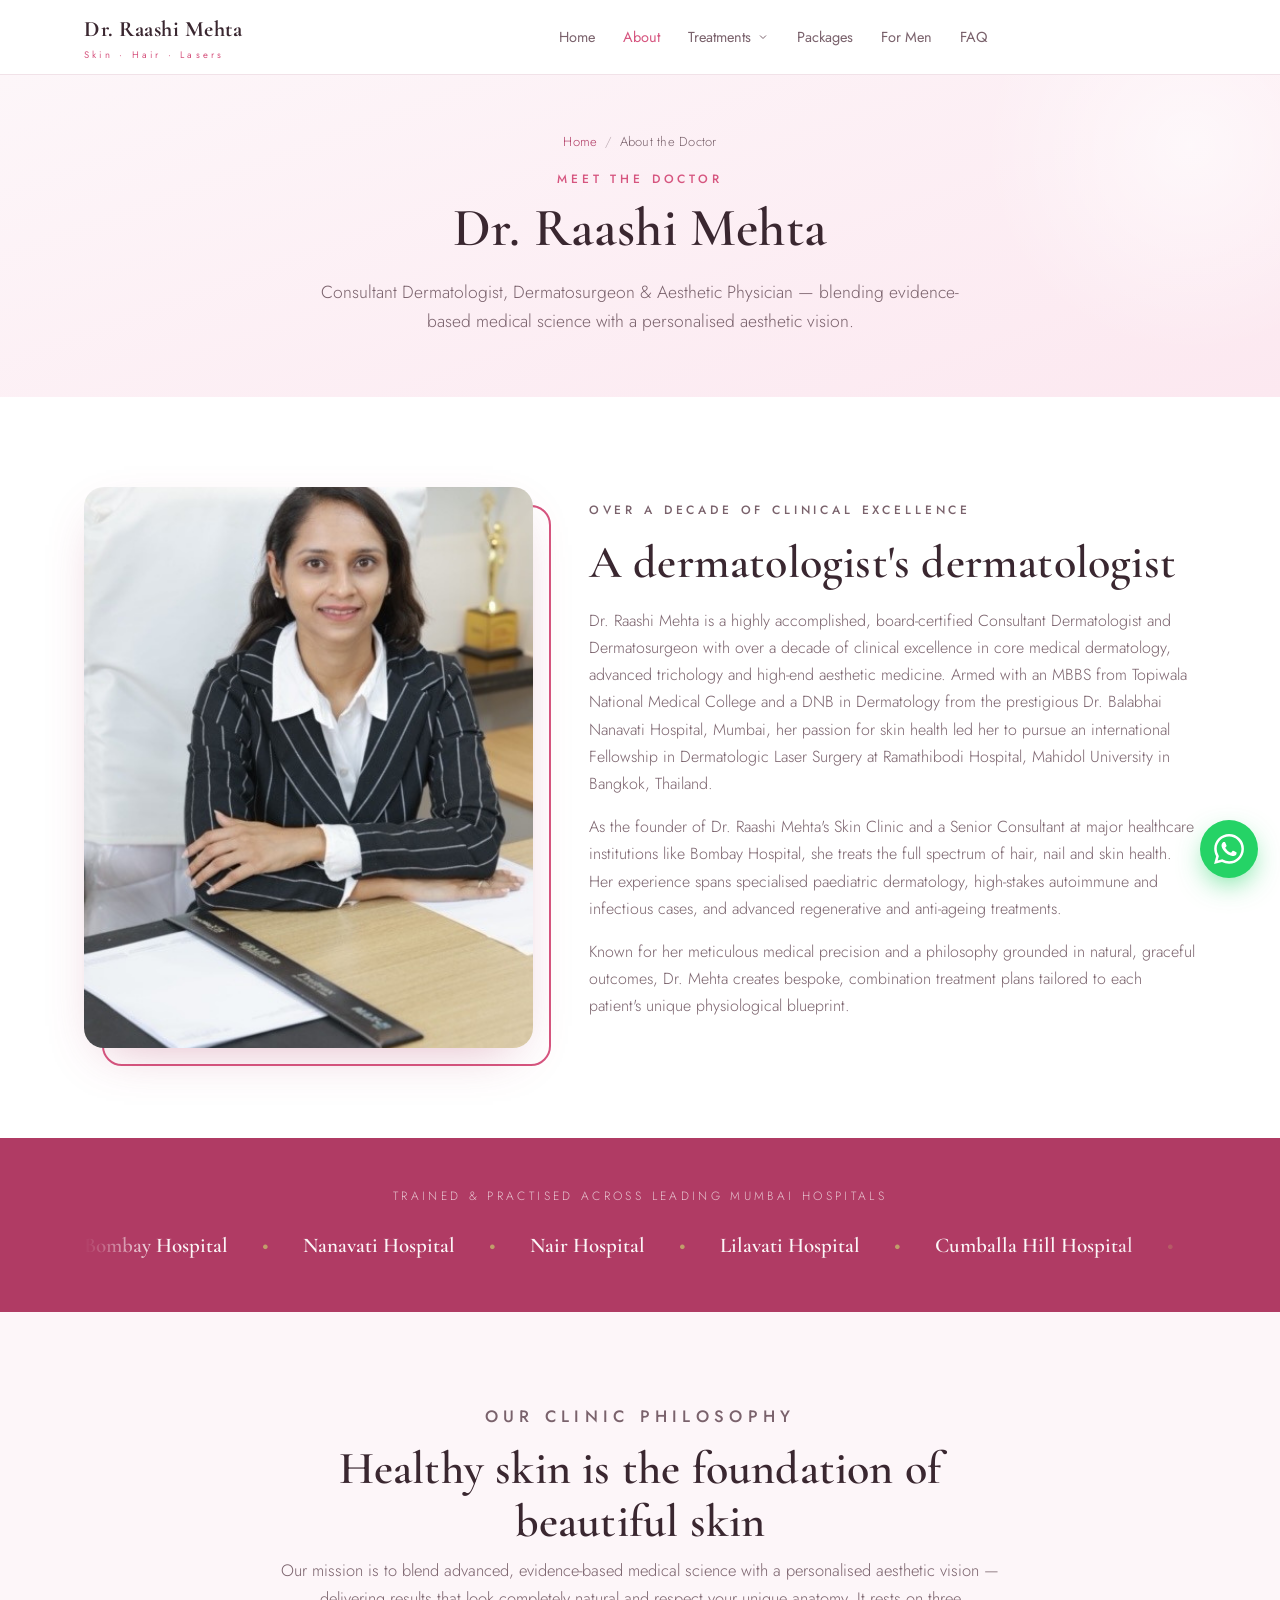
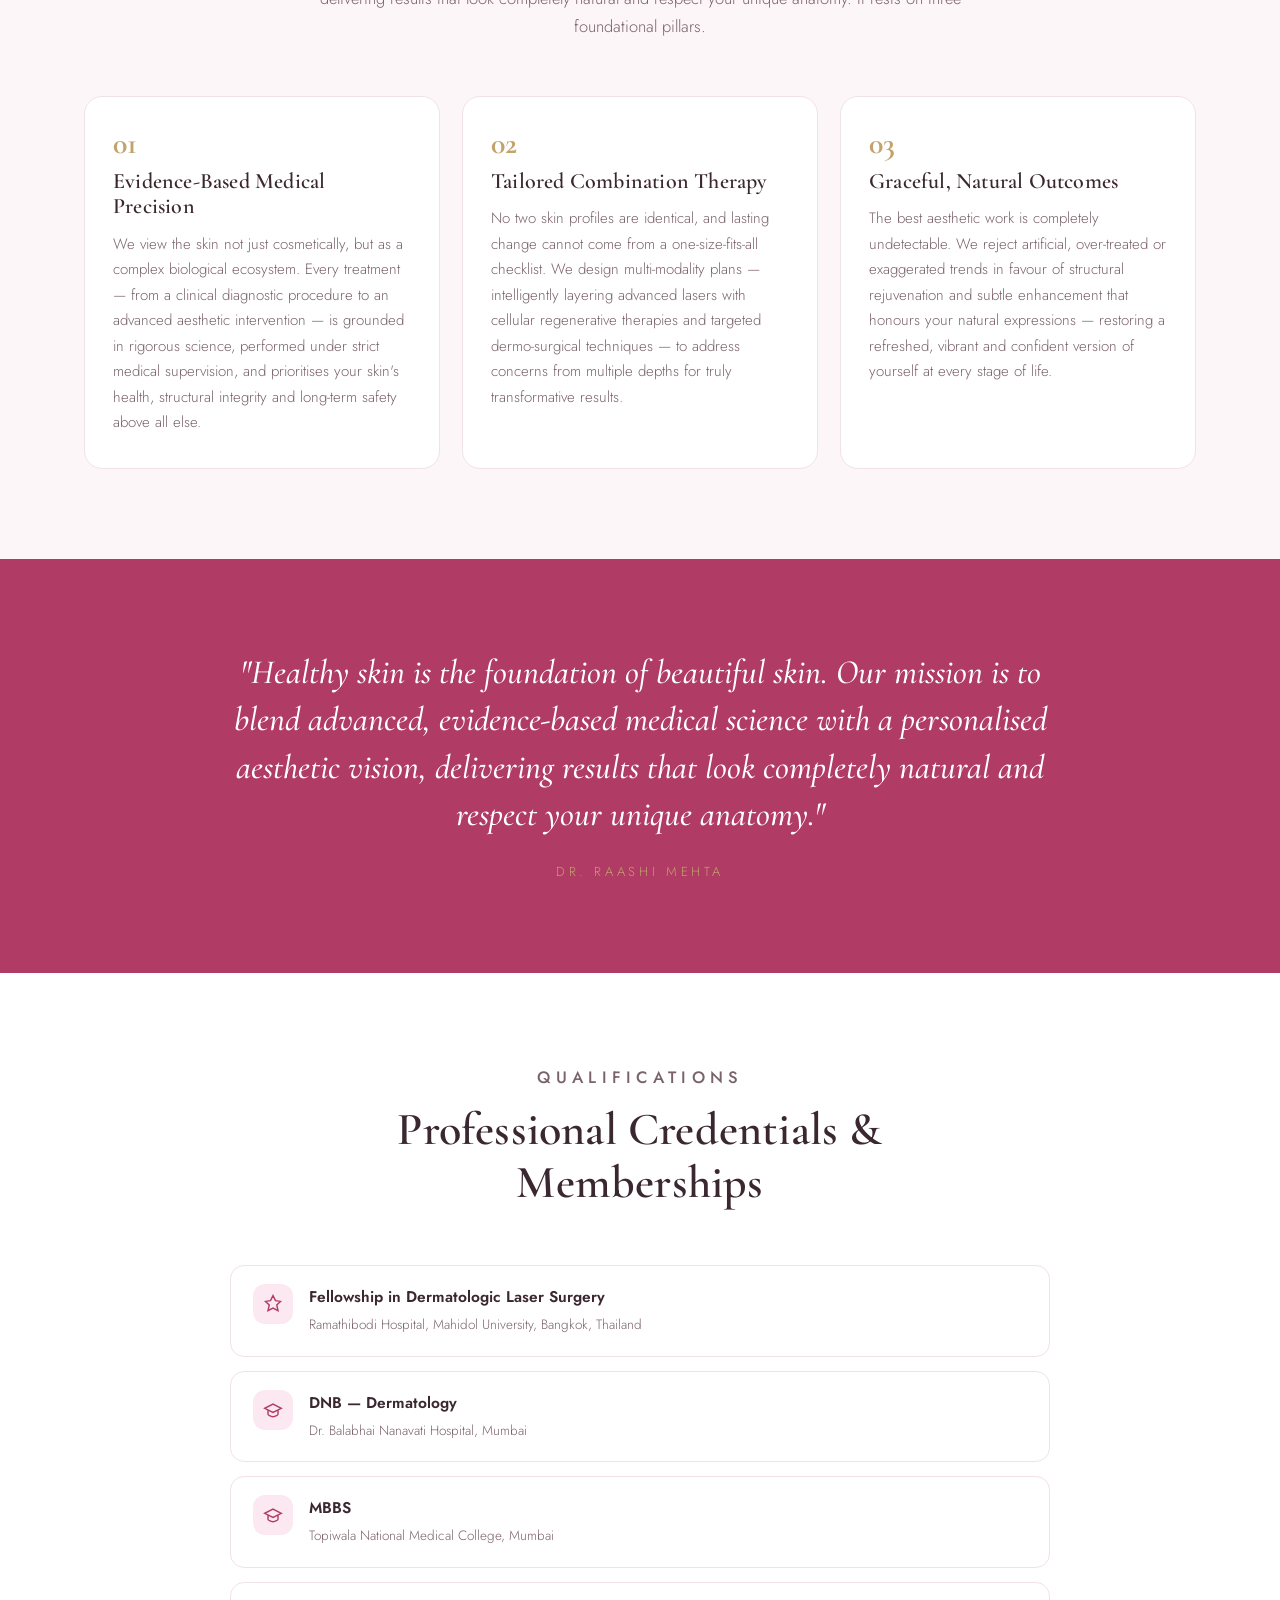
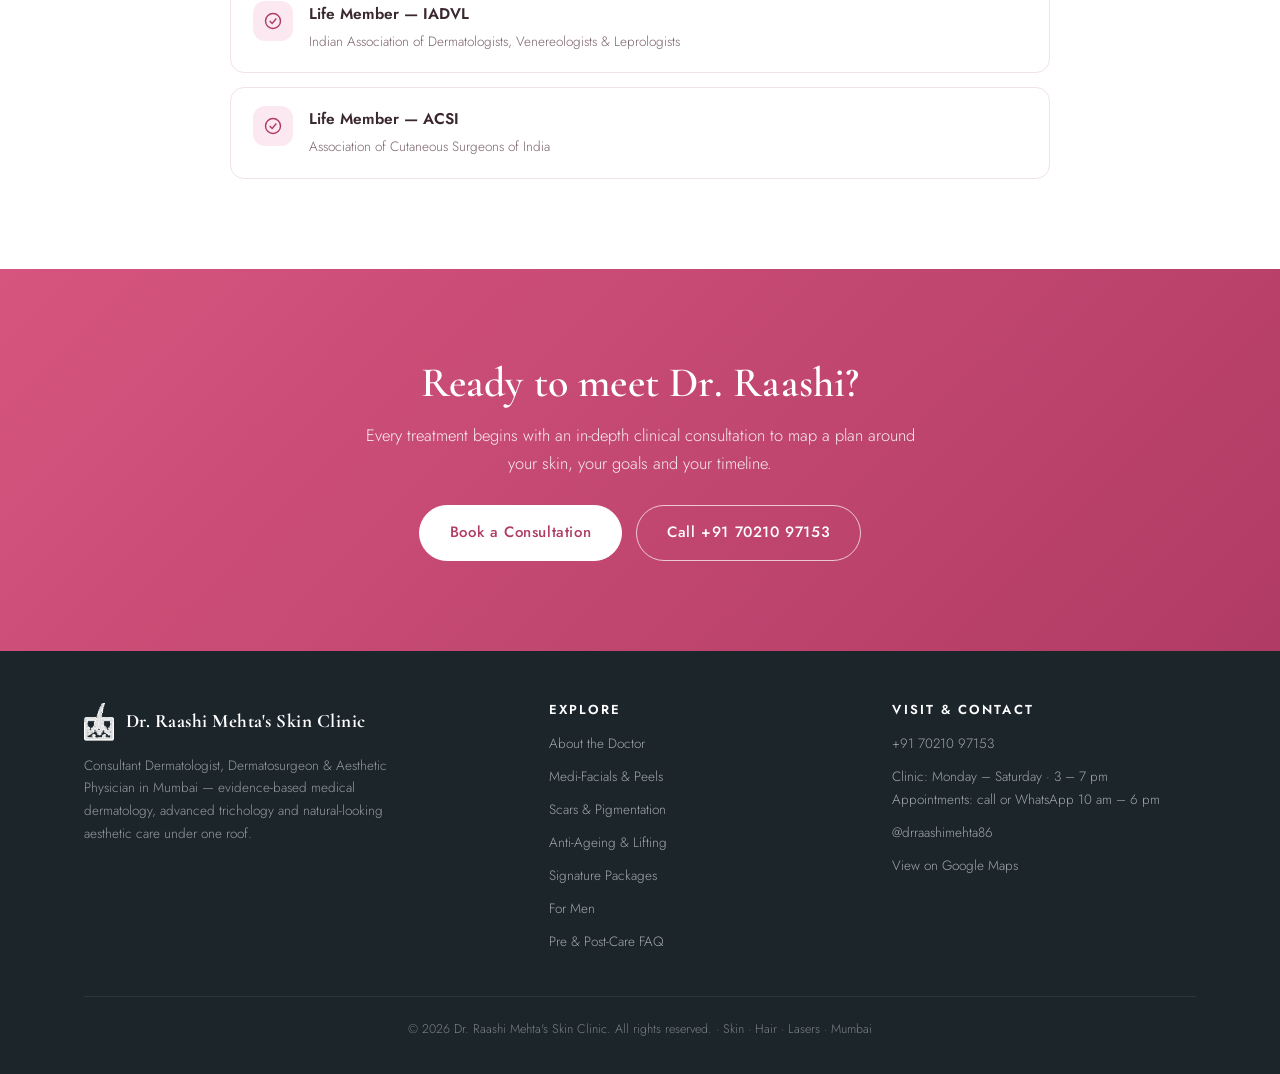
==== commit b8b01097: "Use official WhatsApp glyph for floating button Replace the custom-drawn WhatsApp icon with the stan" ====
--- a/about.html
+++ b/about.html
@@ -210,7 +210,7 @@
 </footer>
 
 <a class="fab" href="https://wa.me/917021097153" target="_blank" rel="noopener" aria-label="WhatsApp">
-  <svg viewBox="0 0 32 32"><path d="M16 3C9 3 3.5 8.5 3.5 15.5c0 2.4.7 4.7 1.9 6.7L3 29l7-1.8a12.4 12.4 0 0 0 6 1.5c7 0 12.5-5.5 12.5-12.5S23 3 16 3zm0 22.7c-1.9 0-3.7-.5-5.3-1.5l-.4-.2-4.1 1.1 1.1-4-.3-.4a10 10 0 0 1-1.6-5.5C5.5 9.9 10.2 5.3 16 5.3s10.5 4.6 10.5 10.2S21.8 25.7 16 25.7zm5.8-7.6c-.3-.2-1.9-.9-2.2-1s-.5-.2-.7.2-.8 1-1 1.2-.4.2-.7.1a8.3 8.3 0 0 1-2.5-1.5 9.3 9.3 0 0 1-1.7-2.1c-.2-.3 0-.5.1-.6l.5-.6.3-.5a.6.6 0 0 0 0-.6L14.2 9c-.2-.5-.4-.4-.6-.4h-.6a1.1 1.1 0 0 0-.8.4 3.4 3.4 0 0 0-1 2.5 5.8 5.8 0 0 0 1.3 3.1 13.4 13.4 0 0 0 5.1 4.5c2.5 1 2.5.7 3 .6a2.8 2.8 0 0 0 1.9-1.3 2.3 2.3 0 0 0 .2-1.3c-.1-.2-.3-.2-.6-.4z"/></svg>
+  <svg viewBox="0 0 24 24" aria-hidden="true"><path d="M17.472 14.382c-.297-.149-1.758-.867-2.03-.967-.273-.099-.471-.148-.67.15-.197.297-.767.966-.94 1.164-.173.199-.347.223-.644.075-.297-.15-1.255-.463-2.39-1.475-.883-.788-1.48-1.761-1.653-2.059-.173-.297-.018-.458.13-.606.134-.133.298-.347.446-.52.149-.174.198-.298.298-.497.099-.198.05-.371-.025-.52-.075-.149-.669-1.612-.916-2.207-.242-.579-.487-.5-.669-.51-.173-.008-.371-.01-.57-.01-.198 0-.52.074-.792.372-.272.297-1.04 1.016-1.04 2.479 0 1.462 1.065 2.875 1.213 3.074.149.198 2.096 3.2 5.077 4.487.709.306 1.262.489 1.694.625.712.227 1.36.195 1.871.118.571-.085 1.758-.719 2.006-1.413.248-.694.248-1.289.173-1.413-.074-.124-.272-.198-.57-.347m-5.421 7.403h-.004a9.87 9.87 0 01-5.031-1.378l-.361-.214-3.741.982.998-3.648-.235-.374a9.86 9.86 0 01-1.51-5.26c.001-5.45 4.436-9.884 9.888-9.884 2.64 0 5.122 1.03 6.988 2.898a9.825 9.825 0 012.893 6.994c-.003 5.45-4.437 9.884-9.885 9.884m8.413-18.297A11.815 11.815 0 0012.05 0C5.495 0 .16 5.335.157 11.892c0 2.096.547 4.142 1.588 5.945L.057 24l6.305-1.654a11.882 11.882 0 005.683 1.448h.005c6.554 0 11.89-5.335 11.893-11.893a11.821 11.821 0 00-3.48-8.413z"/></svg>
 </a>
 
 <script src="assets/site.js"></script>
--- a/assets/site.css
+++ b/assets/site.css
@@ -61,6 +61,8 @@
   .dropdown>button{width:100%;justify-content:space-between}
   .dropdown-menu{position:static;transform:none;opacity:1;visibility:visible;box-shadow:none;border:0;border-left:2px solid var(--teal-soft);border-radius:0;min-width:0;margin:2px 0 8px 6px;padding:0 0 0 10px;display:none}
   .dropdown.open .dropdown-menu{display:grid}
+  /* cancel the desktop translateX(-50%) that :hover/:focus-within re-applies (higher specificity) — it shifts the mobile submenu off-screen */
+  .dropdown:hover .dropdown-menu,.dropdown:focus-within .dropdown-menu{transform:none}
   .dropdown.open>button svg{transform:rotate(180deg)}
   .navlinks .btn{justify-content:center;margin-top:10px}
   .menu-btn{display:block}
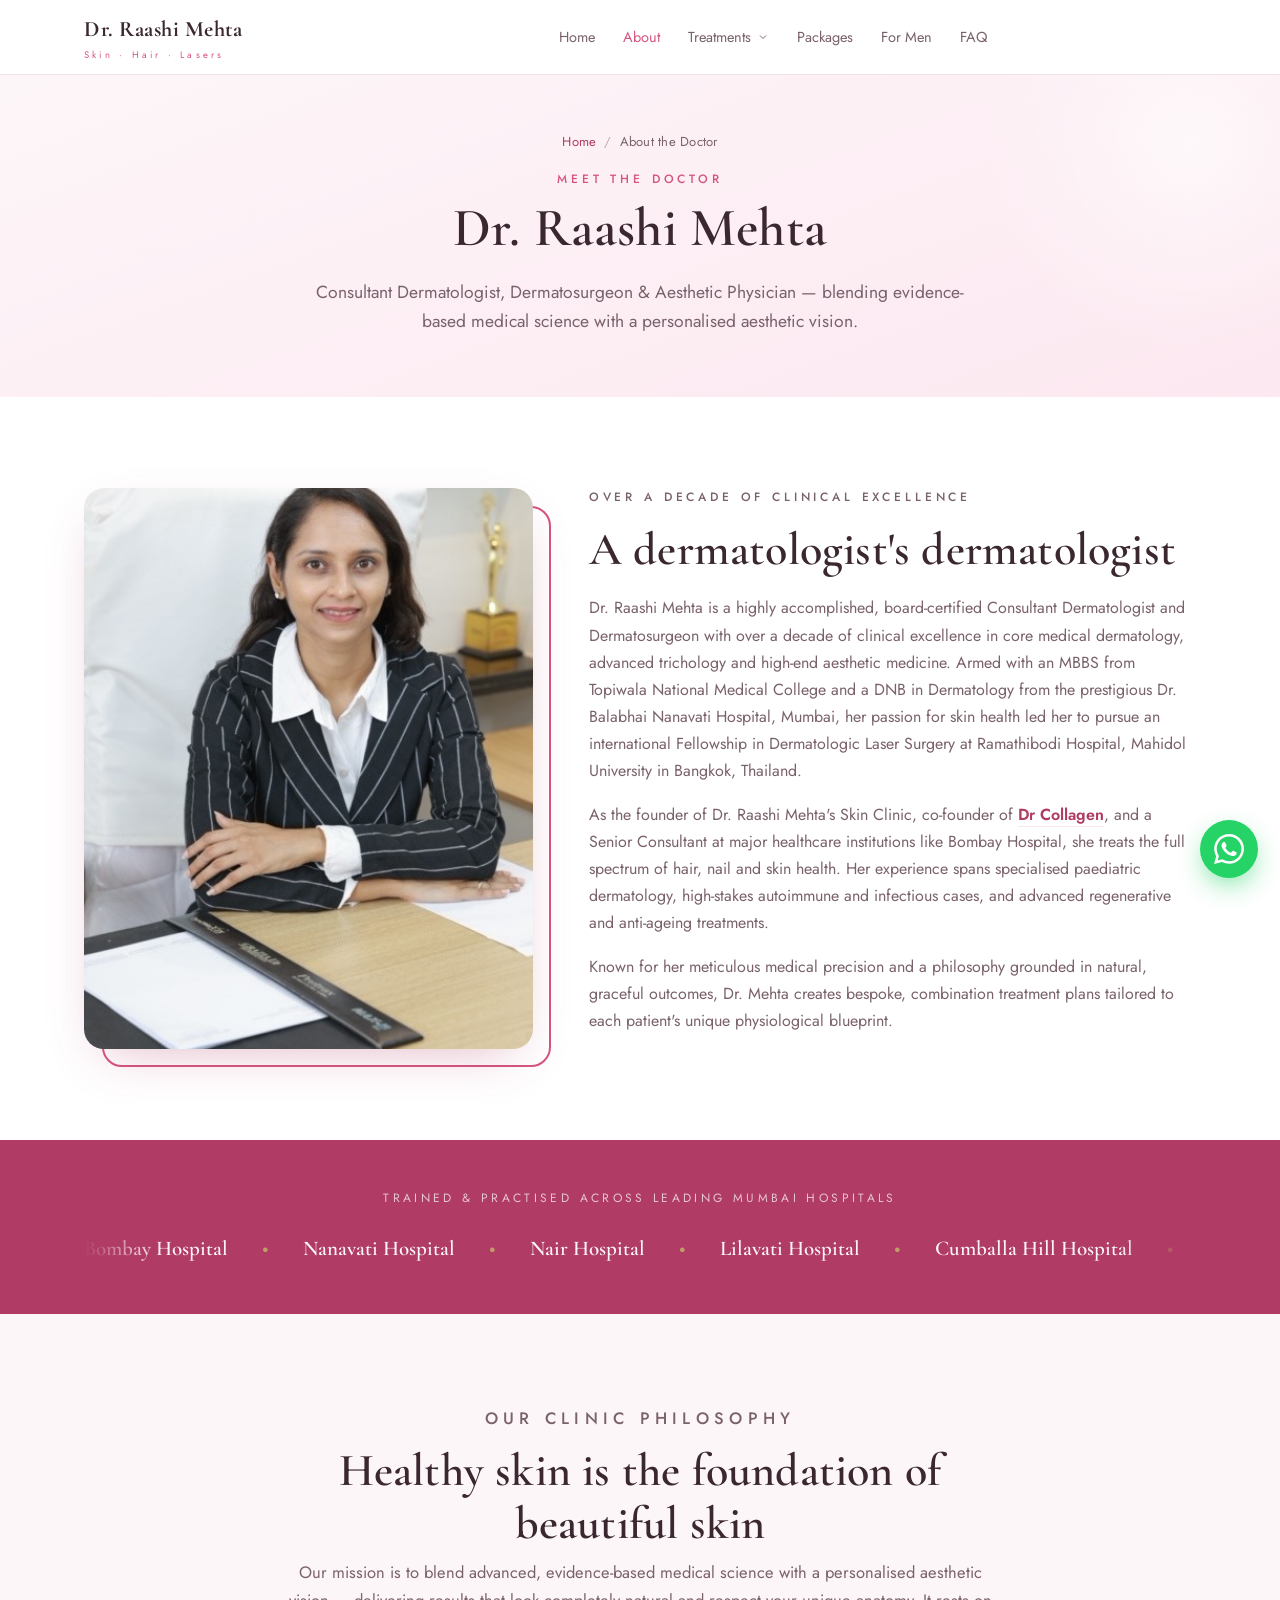
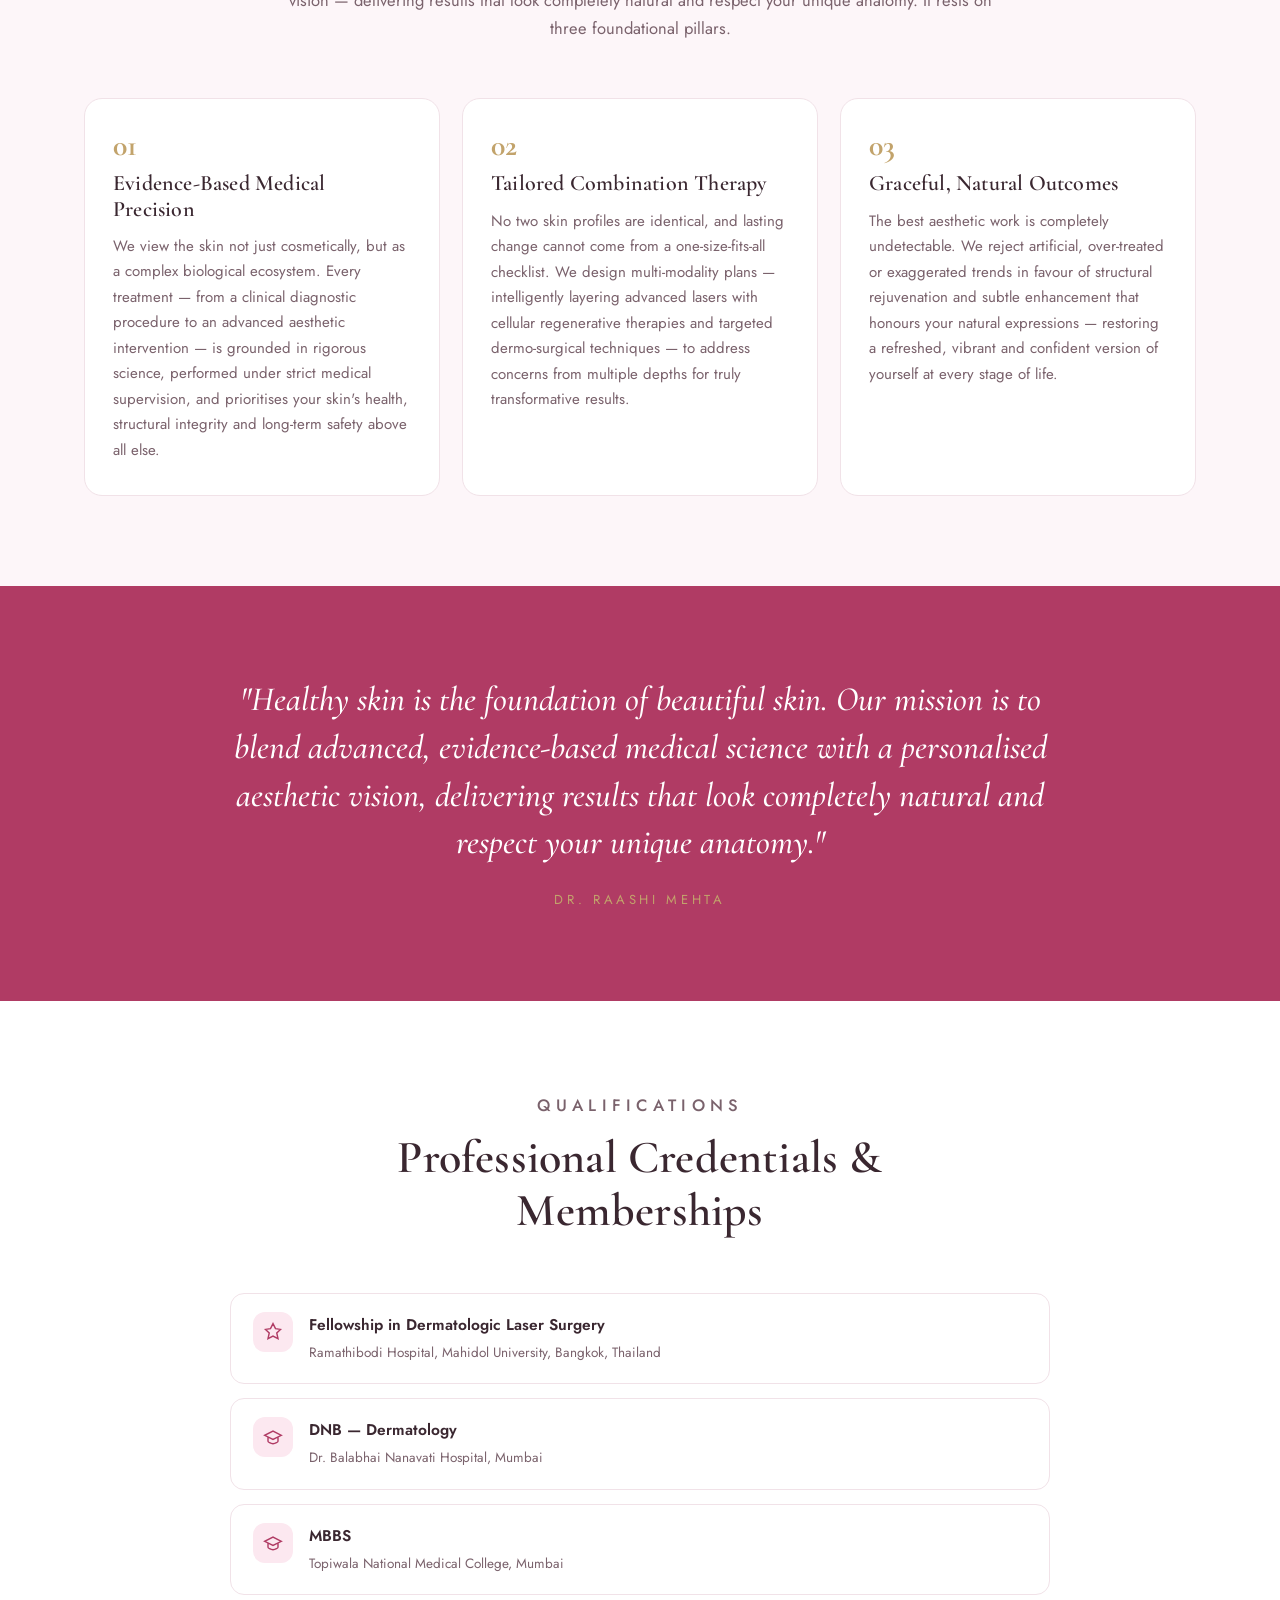
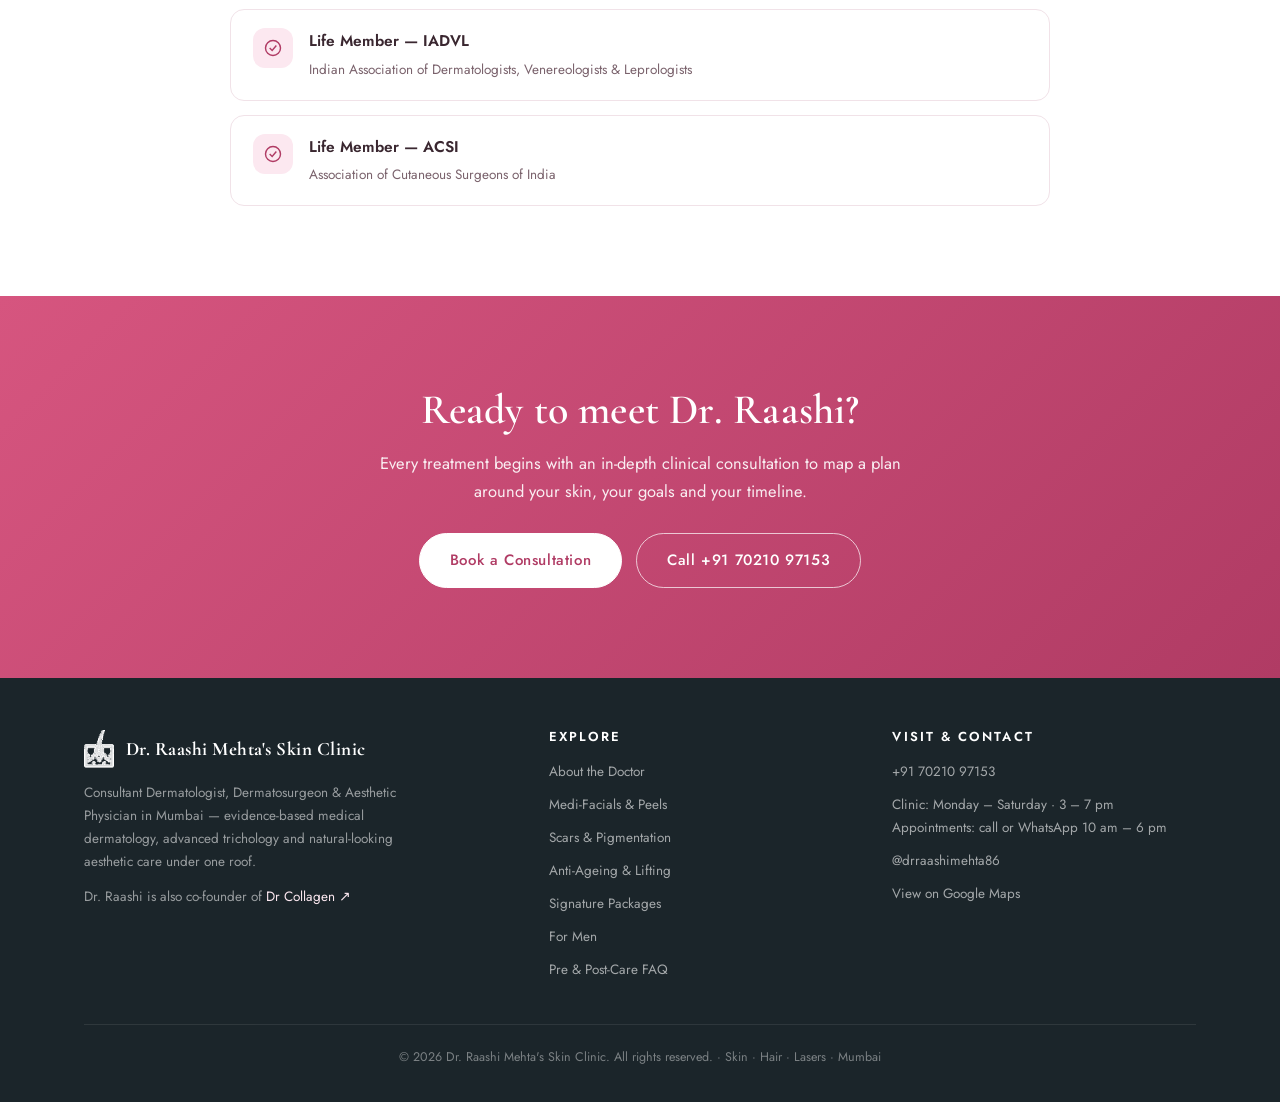
==== commit 3a267230: "Improve text legibility and link Dr Collagen - Set base body font-weight to 400 (from thin 300) and " ====
--- a/about.html
+++ b/about.html
@@ -76,7 +76,7 @@
         <p class="eyebrow">Over a Decade of Clinical Excellence</p>
         <h2>A dermatologist's dermatologist</h2>
         <p>Dr. Raashi Mehta is a highly accomplished, board-certified Consultant Dermatologist and Dermatosurgeon with over a decade of clinical excellence in core medical dermatology, advanced trichology and high-end aesthetic medicine. Armed with an MBBS from Topiwala National Medical College and a DNB in Dermatology from the prestigious Dr. Balabhai Nanavati Hospital, Mumbai, her passion for skin health led her to pursue an international Fellowship in Dermatologic Laser Surgery at Ramathibodi Hospital, Mahidol University in Bangkok, Thailand.</p>
-        <p>As the founder of Dr. Raashi Mehta's Skin Clinic and a Senior Consultant at major healthcare institutions like Bombay Hospital, she treats the full spectrum of hair, nail and skin health. Her experience spans specialised paediatric dermatology, high-stakes autoimmune and infectious cases, and advanced regenerative and anti-ageing treatments.</p>
+        <p>As the founder of Dr. Raashi Mehta's Skin Clinic, co-founder of <a href="https://drcollagen.in/" target="_blank" rel="noopener" style="color:var(--teal-dark);border-bottom:1px solid var(--teal-soft);font-weight:600">Dr Collagen</a>, and a Senior Consultant at major healthcare institutions like Bombay Hospital, she treats the full spectrum of hair, nail and skin health. Her experience spans specialised paediatric dermatology, high-stakes autoimmune and infectious cases, and advanced regenerative and anti-ageing treatments.</p>
         <p>Known for her meticulous medical precision and a philosophy grounded in natural, graceful outcomes, Dr. Mehta creates bespoke, combination treatment plans tailored to each patient's unique physiological blueprint.</p>
       </div>
     </div>
@@ -186,6 +186,7 @@
       <div class="fabout">
         <a class="brand" href="index.html"><img src="assets/logo-icon-white.png" alt=""><span style="font-size:19px;color:#fff;font-family:'Cormorant Garamond';font-weight:700">Dr. Raashi Mehta's Skin Clinic</span></a>
         <p>Consultant Dermatologist, Dermatosurgeon &amp; Aesthetic Physician in Mumbai — evidence-based medical dermatology, advanced trichology and natural-looking aesthetic care under one roof.</p>
+        <p style="margin-top:12px">Dr. Raashi is also co-founder of <a href="https://drcollagen.in/" target="_blank" rel="noopener">Dr Collagen &#8599;</a></p>
       </div>
       <div class="fcol">
         <h4>Explore</h4>
--- a/assets/site.css
+++ b/assets/site.css
@@ -16,7 +16,7 @@
 }
 *{margin:0;padding:0;box-sizing:border-box}
 html{scroll-behavior:smooth}
-body{font-family:'Jost',-apple-system,sans-serif;color:var(--ink);background:var(--white);line-height:1.7;font-weight:300;-webkit-font-smoothing:antialiased}
+body{font-family:'Jost',-apple-system,sans-serif;color:var(--ink);background:var(--white);line-height:1.7;font-weight:400;text-rendering:optimizeLegibility}
 h1,h2,h3,h4{font-family:'Cormorant Garamond',Georgia,serif;font-weight:600;line-height:1.15;letter-spacing:.2px}
 a{color:inherit;text-decoration:none}
 img{max-width:100%;display:block}
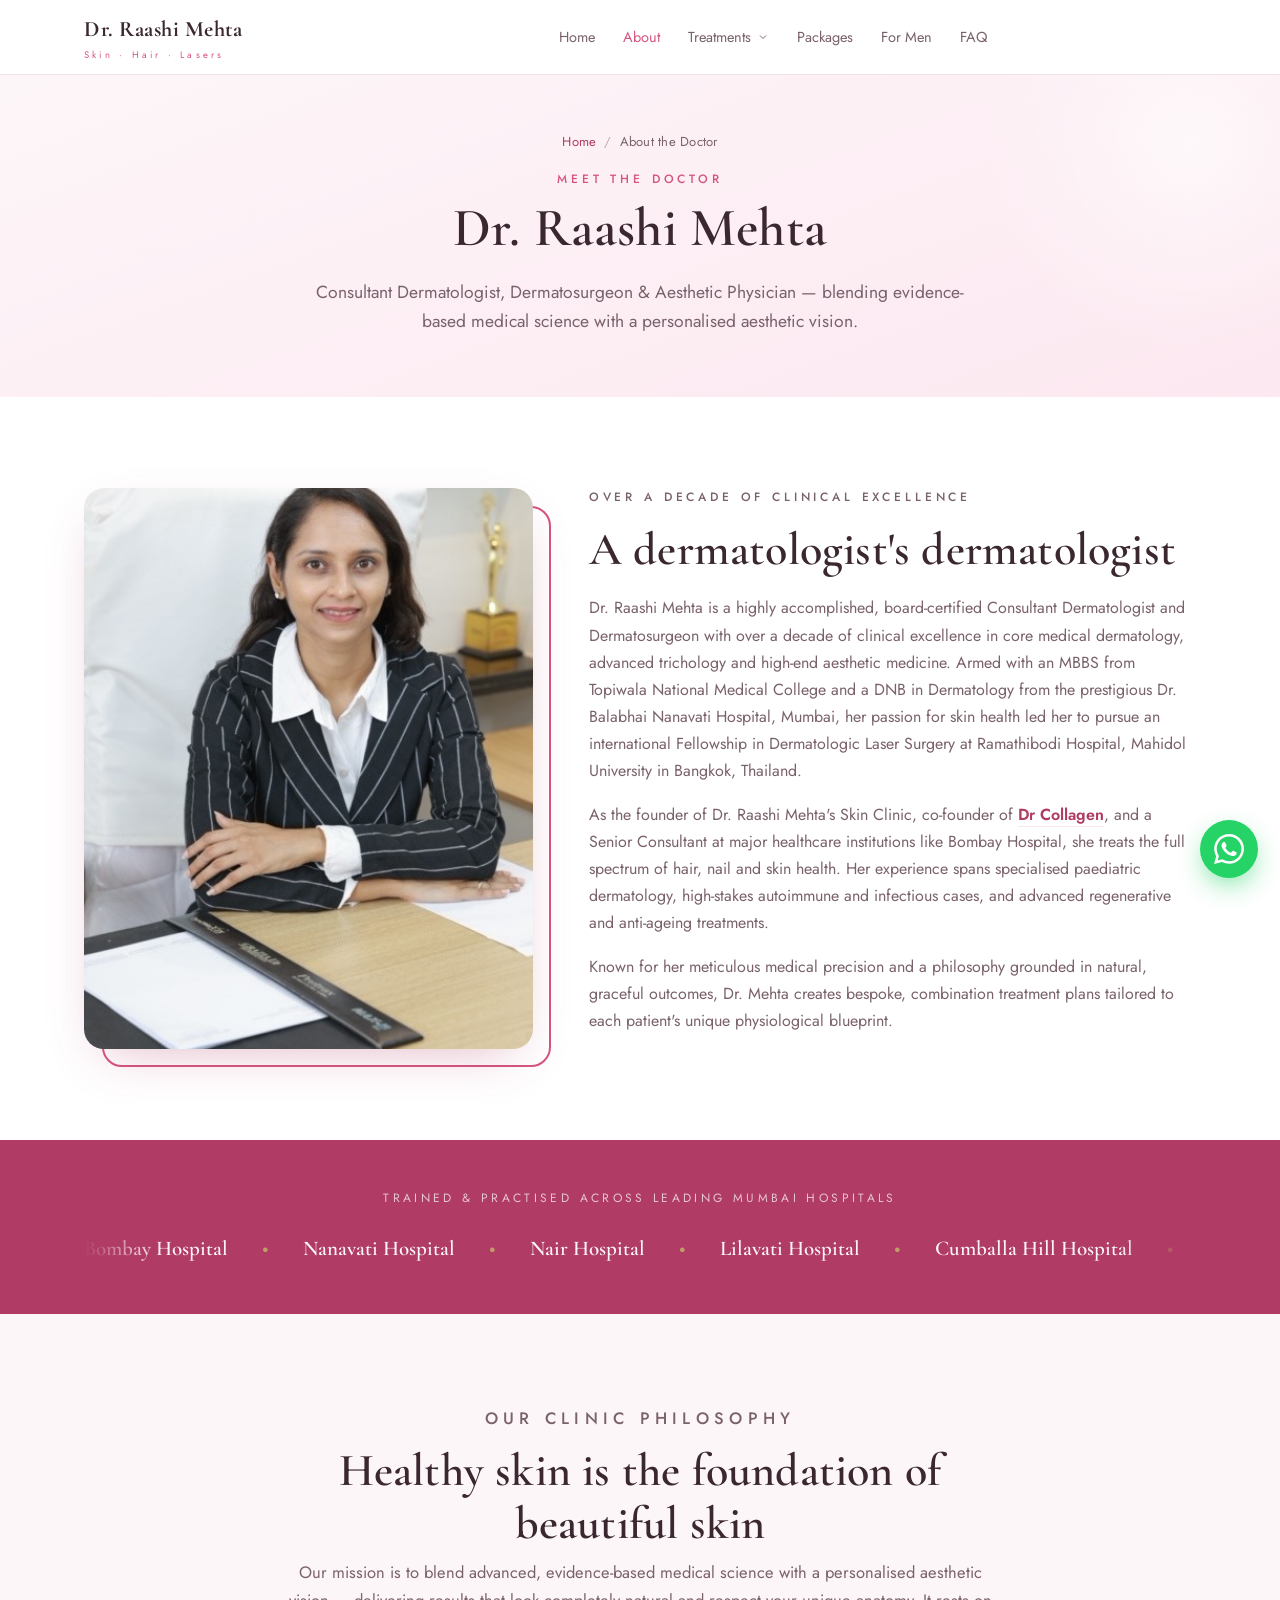
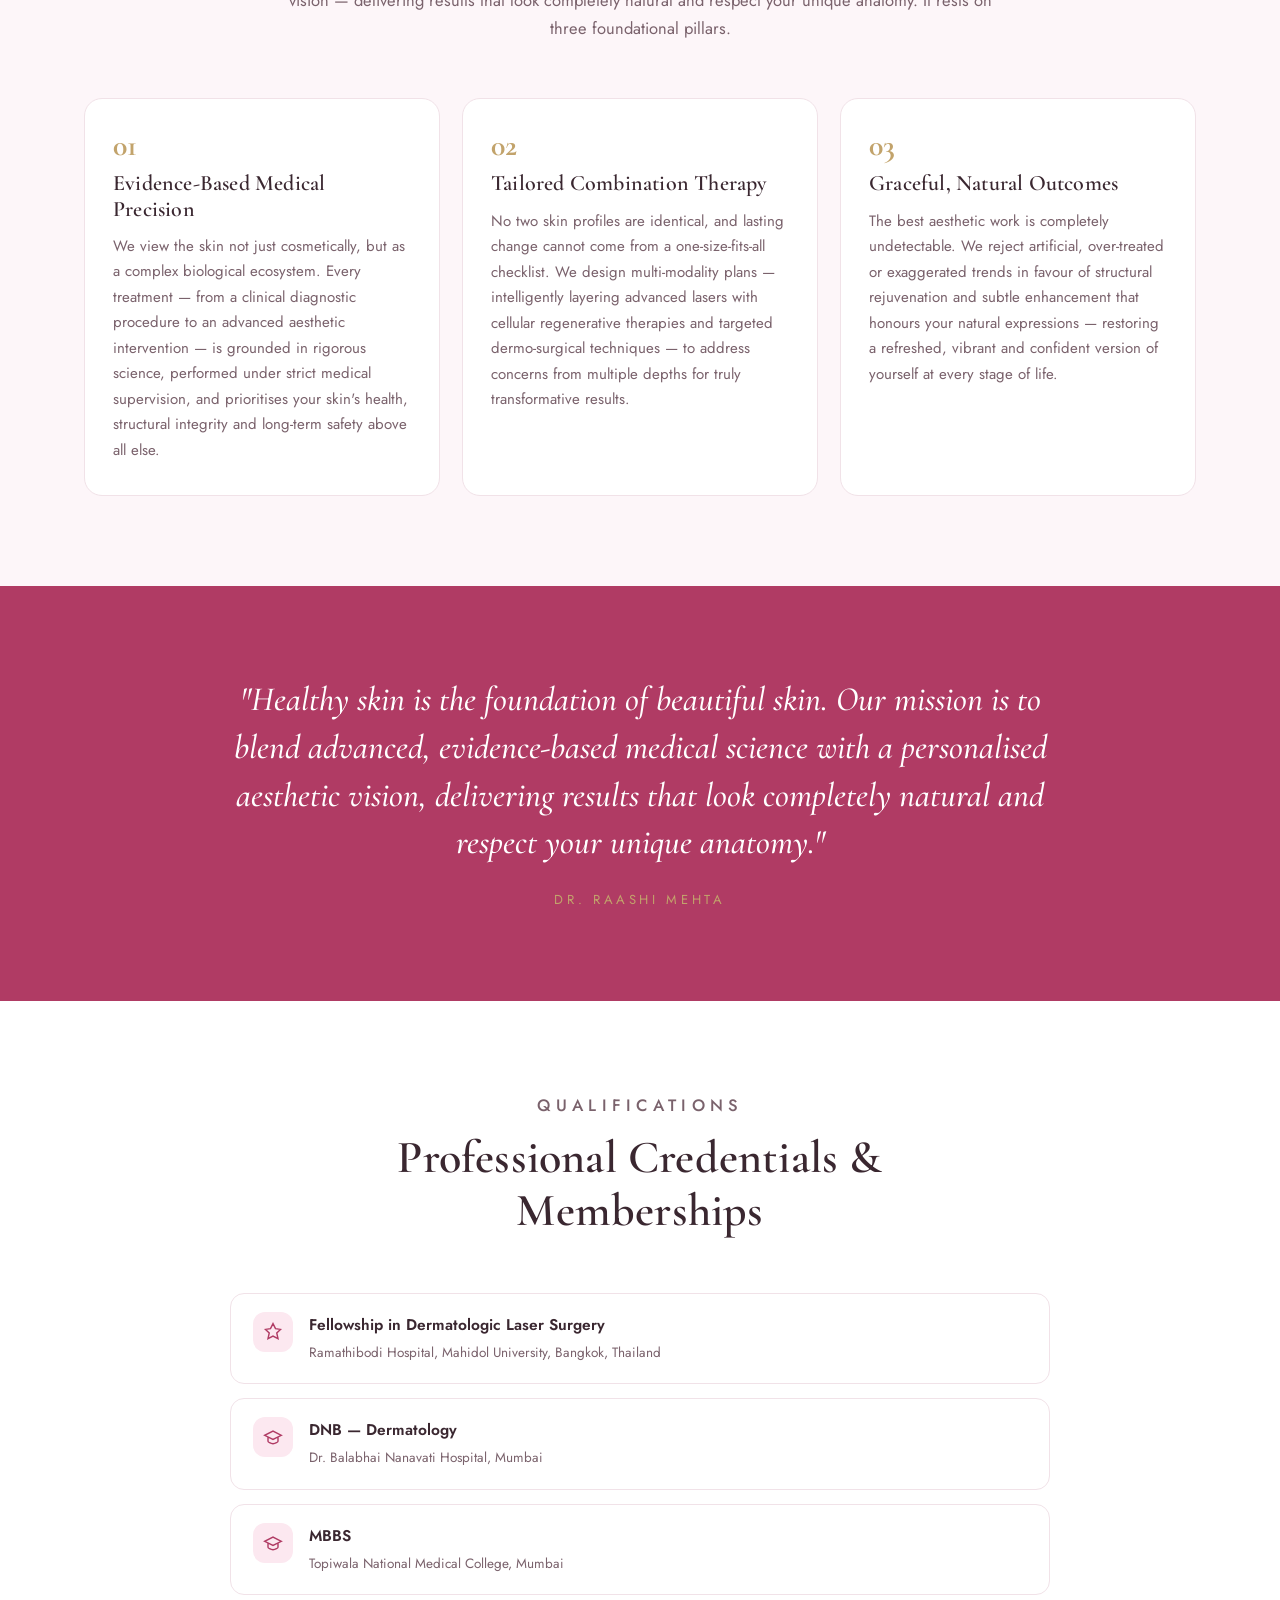
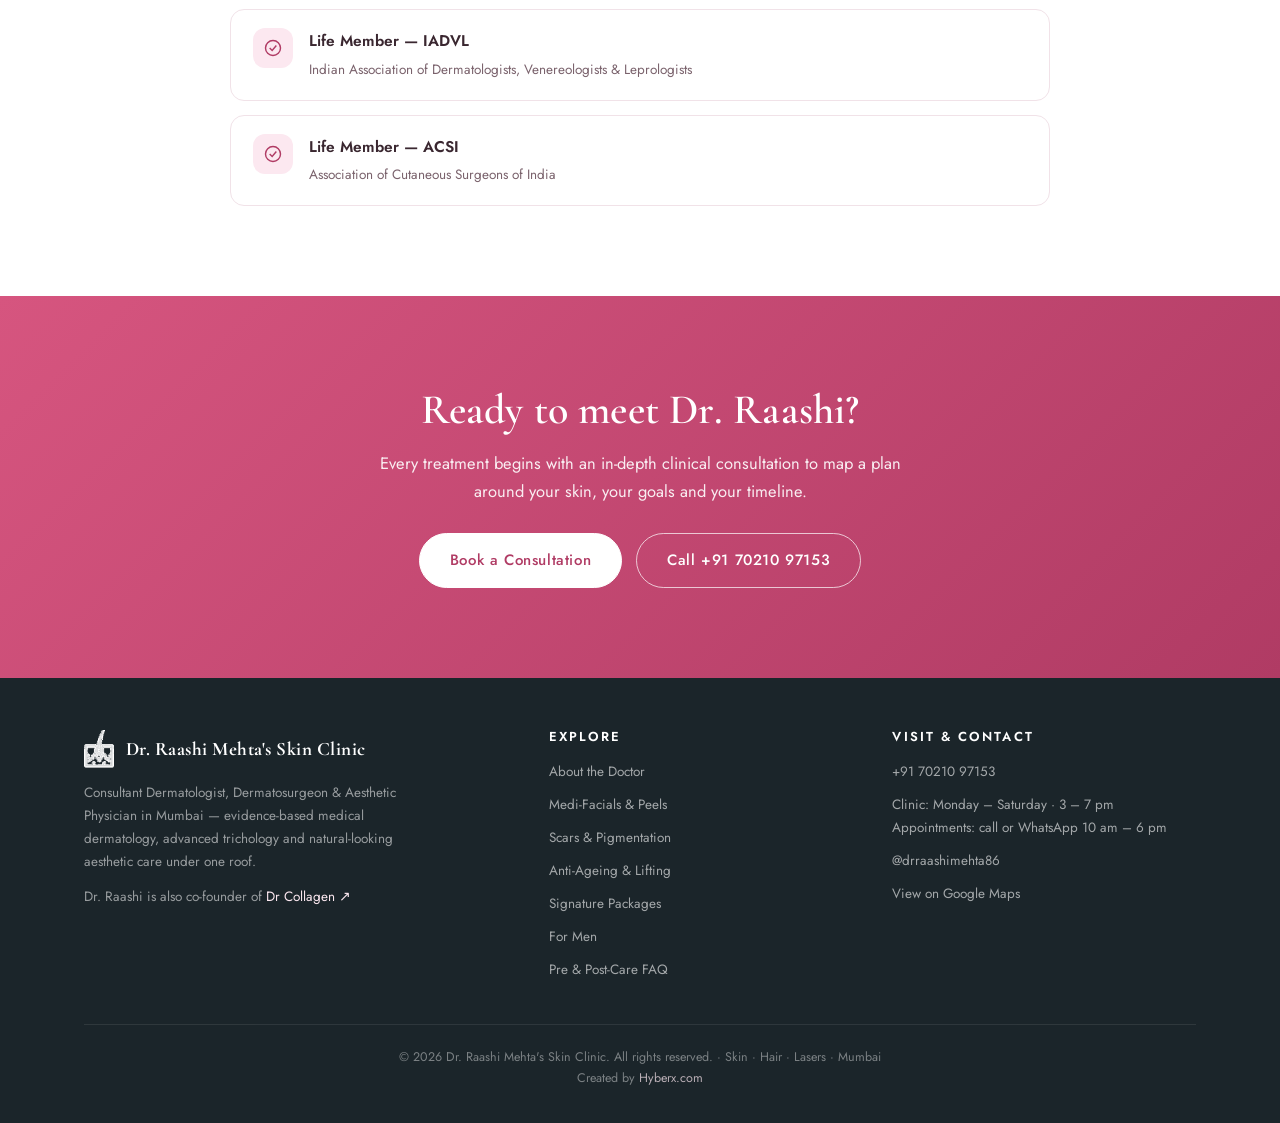
==== commit 454dc540: "Add "Created by Hyberx.com" footer credit Add a subtle credit line with a link to https://hyberx.com" ====
--- a/about.html
+++ b/about.html
@@ -206,7 +206,7 @@
         <a href="https://share.google/6kDrmnB6BB6KFeHao" target="_blank" rel="noopener">View on Google Maps</a>
       </div>
     </div>
-    <div class="fbottom">© <span id="yr"></span> Dr. Raashi Mehta's Skin Clinic. All rights reserved. · Skin · Hair · Lasers · Mumbai</div>
+    <div class="fbottom">© <span id="yr"></span> Dr. Raashi Mehta's Skin Clinic. All rights reserved. · Skin · Hair · Lasers · Mumbai<br>Created by <a href="https://hyberx.com" target="_blank" rel="noopener">Hyberx.com</a></div>
   </div>
 </footer>
 
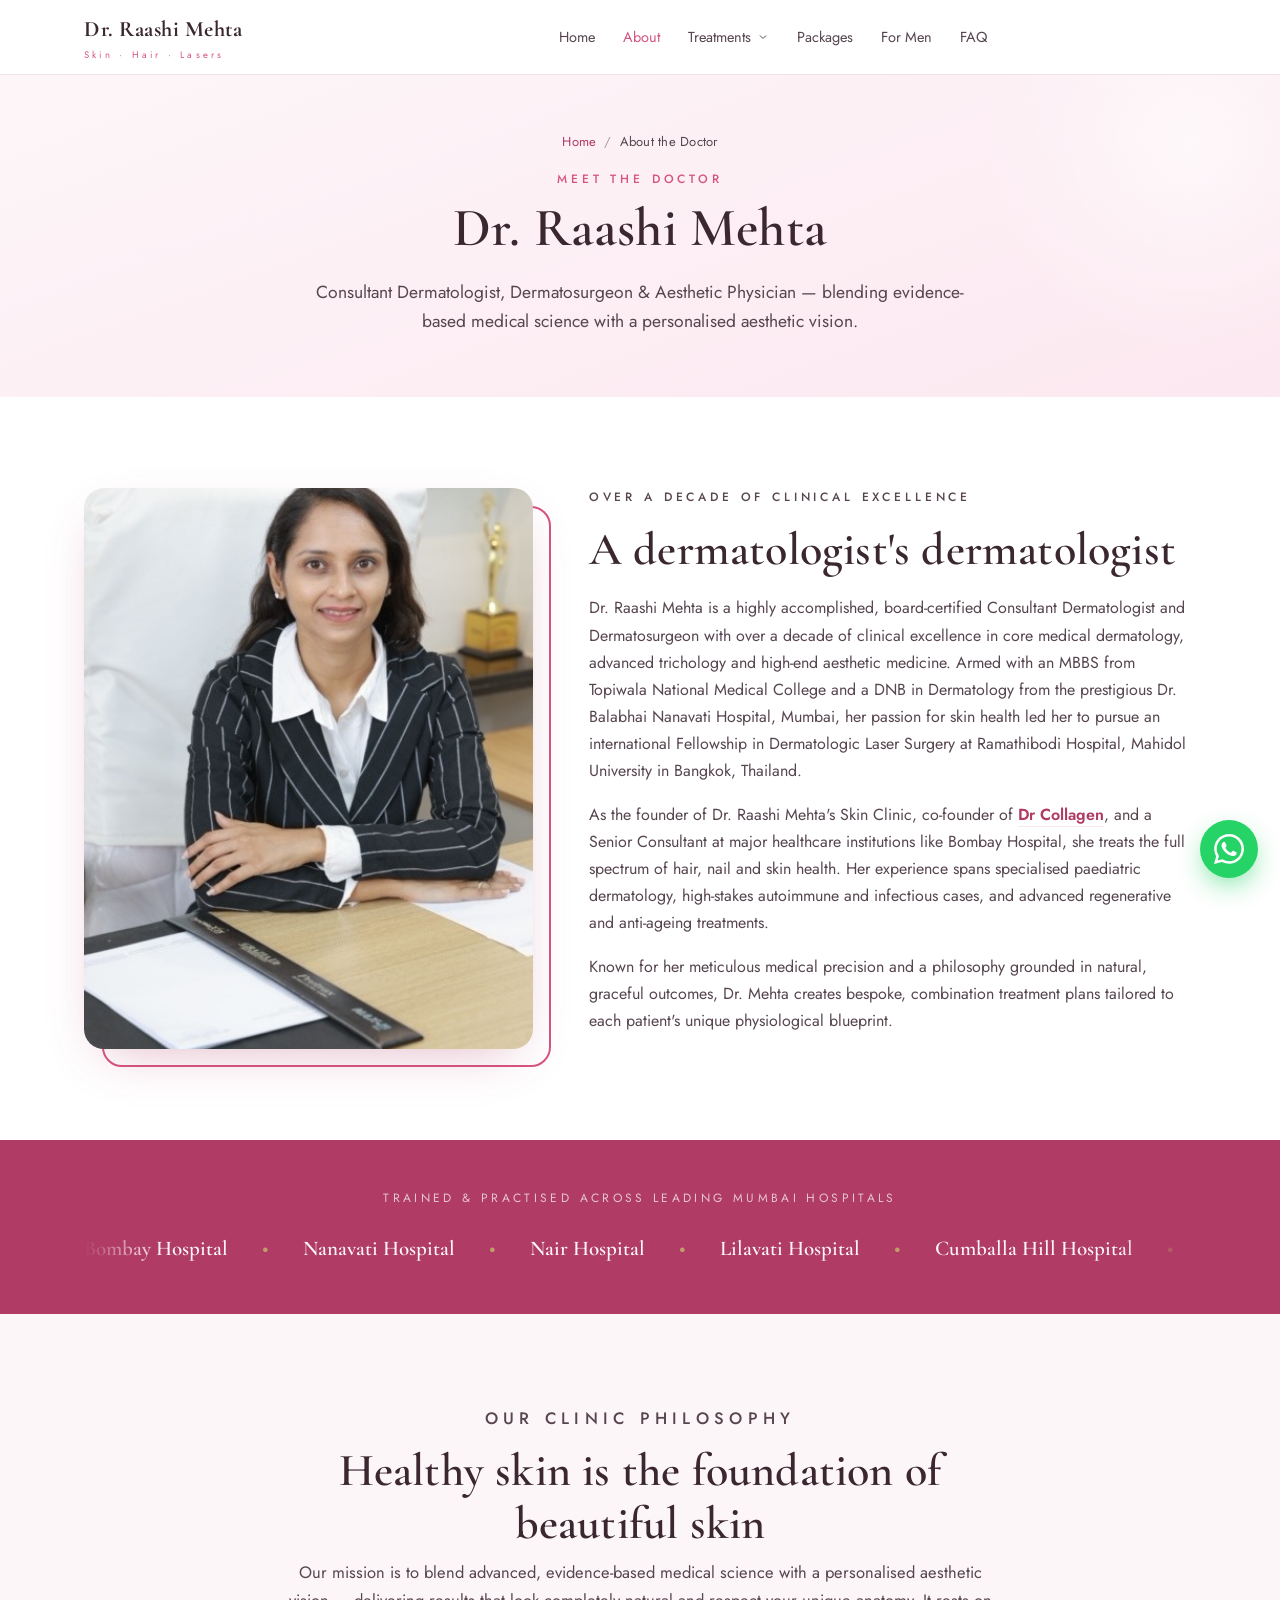
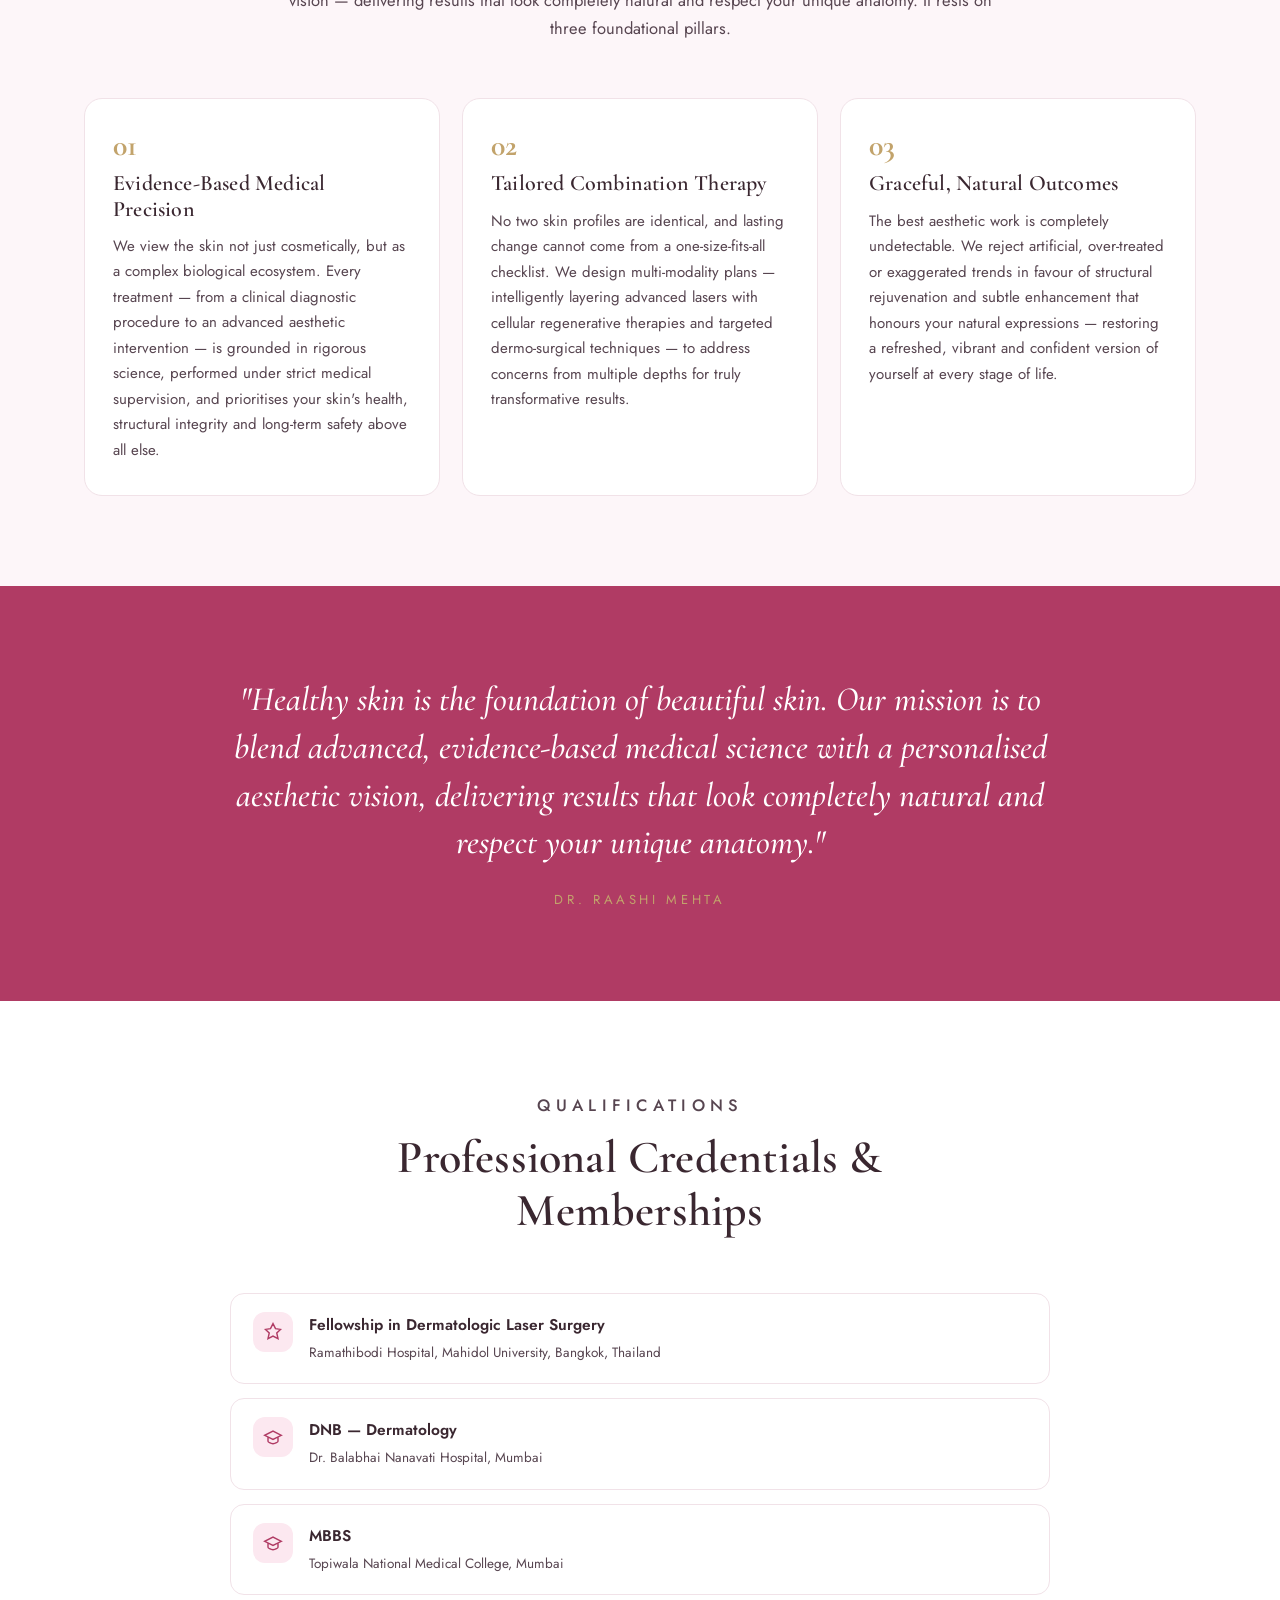
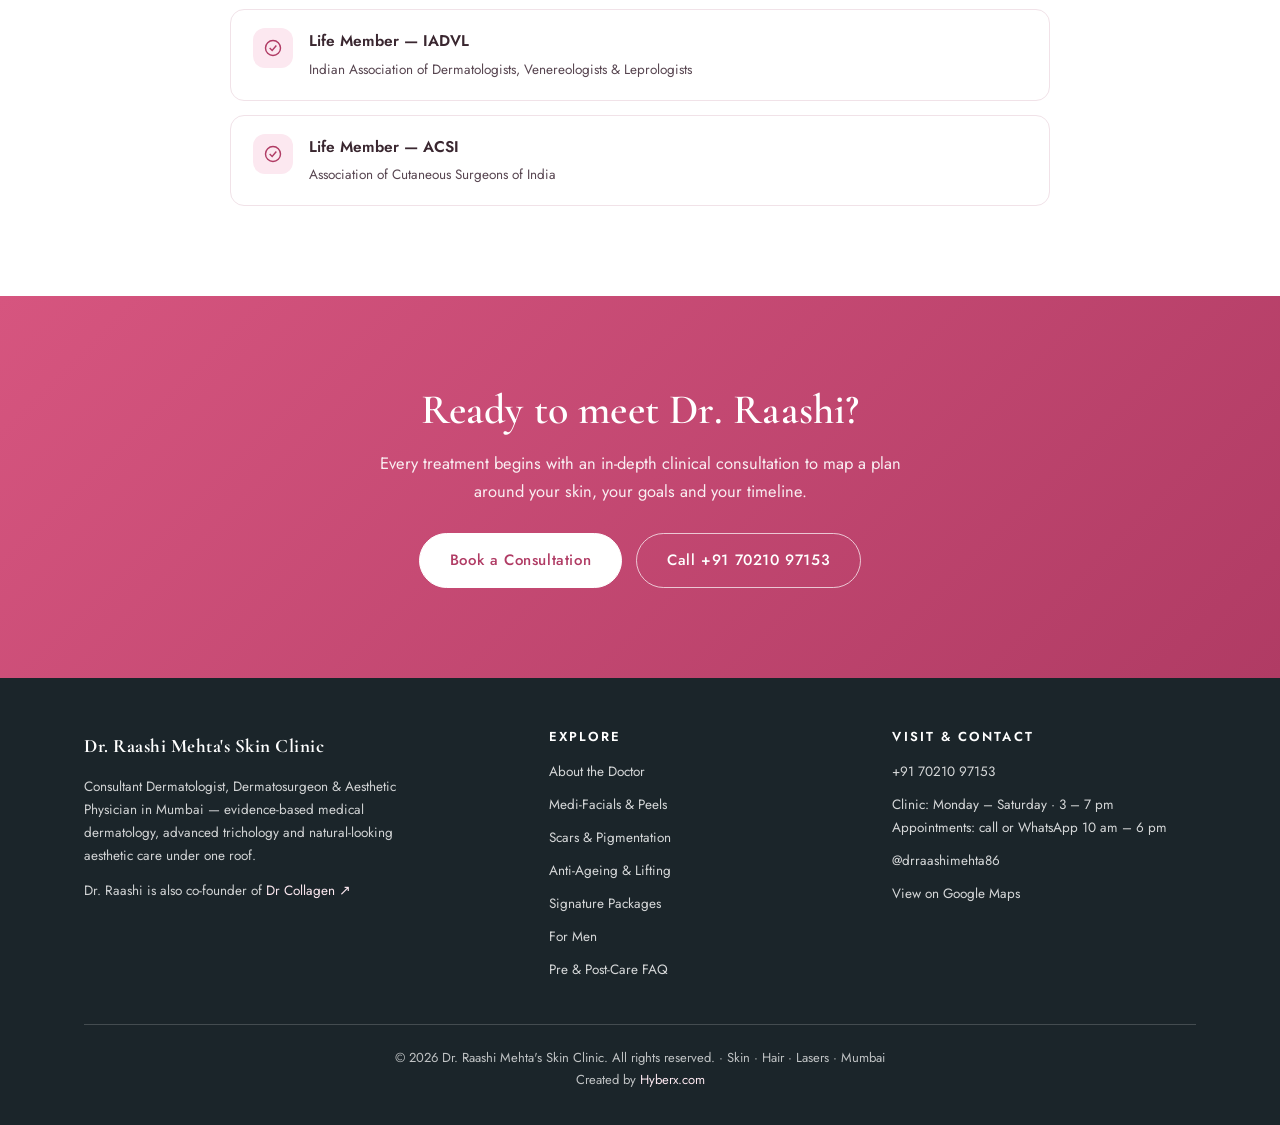
==== commit f3895f7a: "Remove footer brand icon Drop the small white logo-icon image from the footer brand across all 11 pa" ====
--- a/about.html
+++ b/about.html
@@ -184,7 +184,7 @@
   <div class="wrap">
     <div class="footer-grid">
       <div class="fabout">
-        <a class="brand" href="index.html"><img src="assets/logo-icon-white.png" alt=""><span style="font-size:19px;color:#fff;font-family:'Cormorant Garamond';font-weight:700">Dr. Raashi Mehta's Skin Clinic</span></a>
+        <a class="brand" href="index.html"><span style="font-size:19px;color:#fff;font-family:'Cormorant Garamond';font-weight:700">Dr. Raashi Mehta's Skin Clinic</span></a>
         <p>Consultant Dermatologist, Dermatosurgeon &amp; Aesthetic Physician in Mumbai — evidence-based medical dermatology, advanced trichology and natural-looking aesthetic care under one roof.</p>
         <p style="margin-top:12px">Dr. Raashi is also co-founder of <a href="https://drcollagen.in/" target="_blank" rel="noopener">Dr Collagen &#8599;</a></p>
       </div>
--- a/assets/site.css
+++ b/assets/site.css
@@ -7,7 +7,7 @@
   --teal-dark:#b03b64;
   --teal-soft:#fce8f0;
   --ink:#3a2730;
-  --muted:#7a626c;
+  --muted:#574550;
   --line:#f1e2e8;
   --cream:#fdf6f9;
   --gold:#c2a36b;
@@ -321,15 +321,15 @@
 .cta-actions{display:flex;gap:14px;justify-content:center;flex-wrap:wrap}
 
 /* FOOTER */
-footer{background:#1b252a;color:rgba(255,255,255,.6);padding:52px 0 34px;font-family:'Jost';font-size:13.5px}
+footer{background:#1b252a;color:rgba(255,255,255,.82);padding:52px 0 34px;font-family:'Jost';font-size:13.5px}
 .footer-grid{display:grid;grid-template-columns:1.4fr 1fr 1fr;gap:40px;text-align:left;margin-bottom:32px}
 footer .brand{color:#fff;margin-bottom:14px}
 footer .brand img{height:38px}
 footer .fcol h4{font-family:'Jost';font-weight:600;font-size:13px;letter-spacing:.16em;text-transform:uppercase;color:#fff;margin-bottom:16px}
-footer .fcol a,footer .fcol p{display:block;color:rgba(255,255,255,.6);margin-bottom:10px;transition:color .2s}
+footer .fcol a,footer .fcol p{display:block;color:rgba(255,255,255,.82);margin-bottom:10px;transition:color .2s}
 footer .fcol a:hover{color:var(--teal-soft)}
-footer .fabout p{color:rgba(255,255,255,.55);max-width:320px;line-height:1.7}
-footer .fbottom{border-top:1px solid rgba(255,255,255,.12);padding-top:22px;text-align:center;font-size:12.5px;opacity:.7}
+footer .fabout p{color:rgba(255,255,255,.8);max-width:320px;line-height:1.7}
+footer .fbottom{border-top:1px solid rgba(255,255,255,.18);padding-top:22px;text-align:center;font-size:13px;color:rgba(255,255,255,.72)}
 footer a{color:var(--teal-soft)}
 @media(max-width:760px){.footer-grid{grid-template-columns:1fr;gap:28px;text-align:center}footer .brand{justify-content:center}footer .fabout p{margin:0 auto}}
 
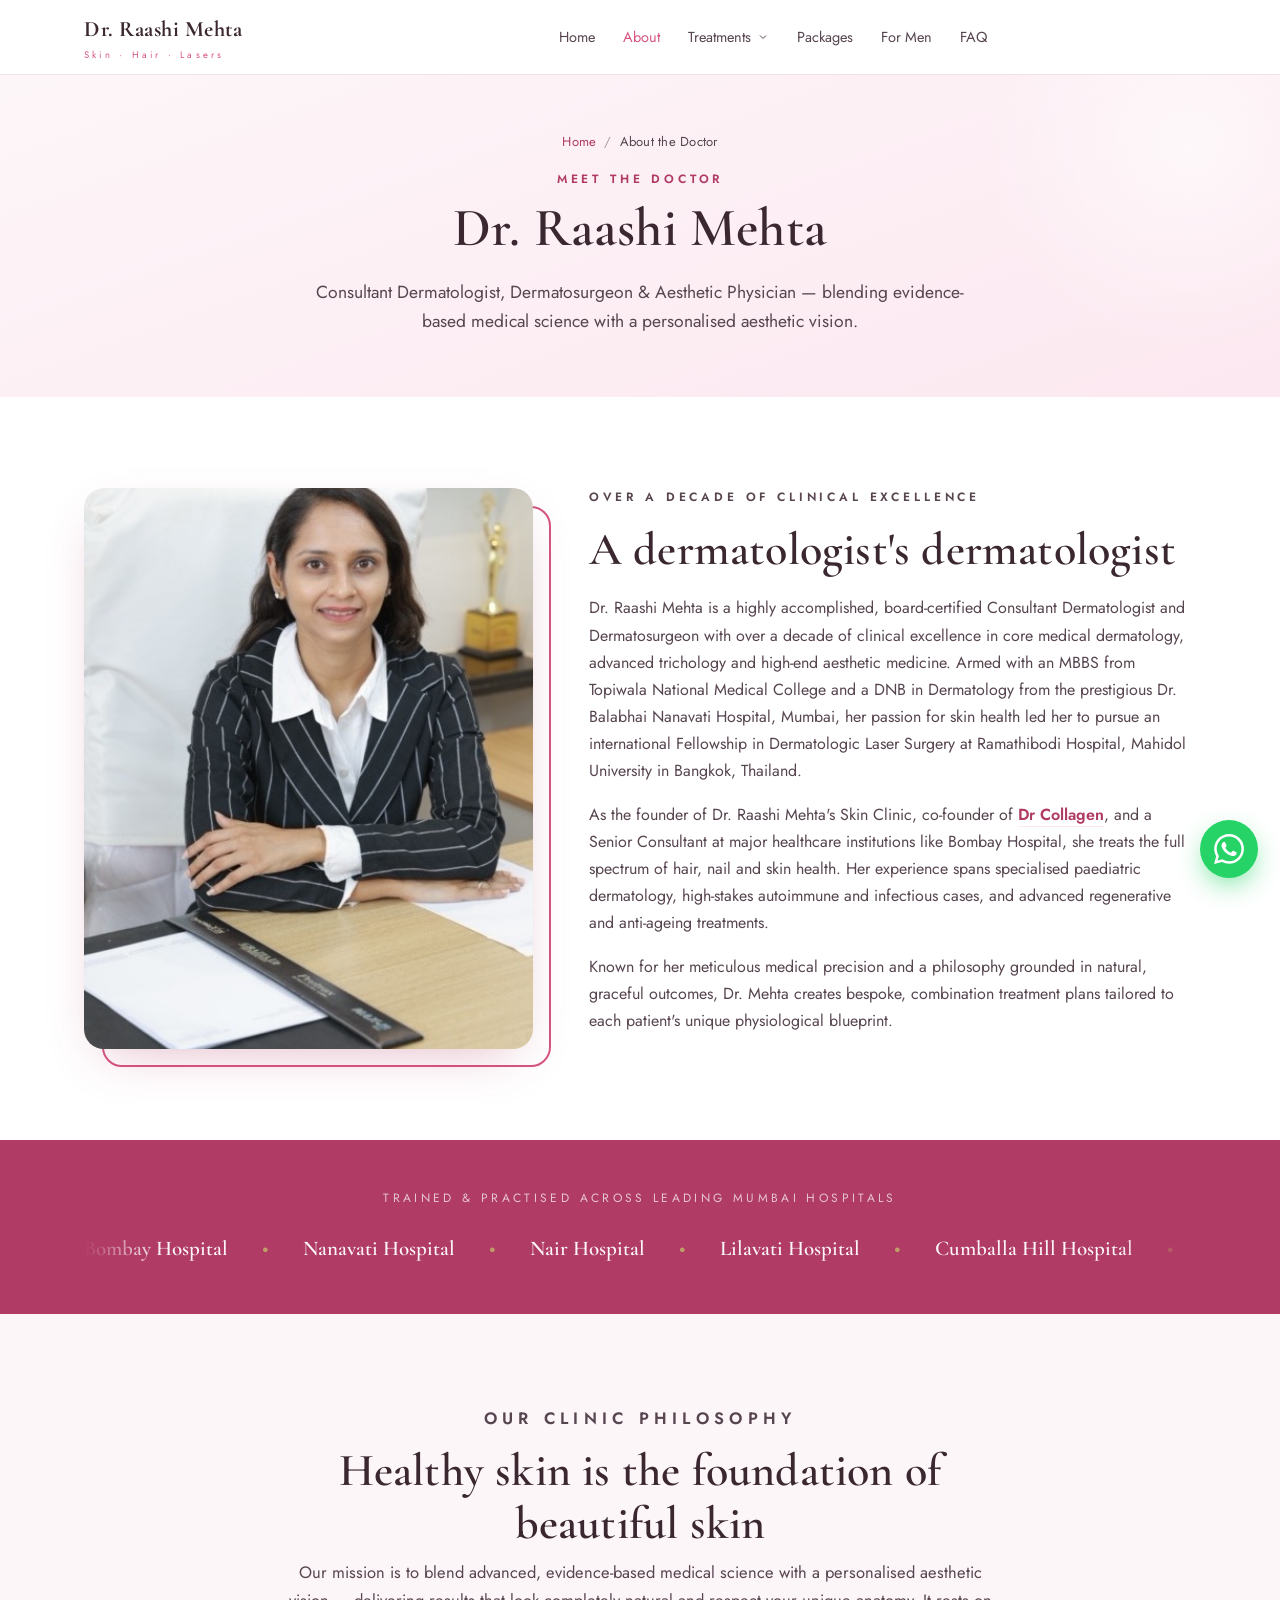
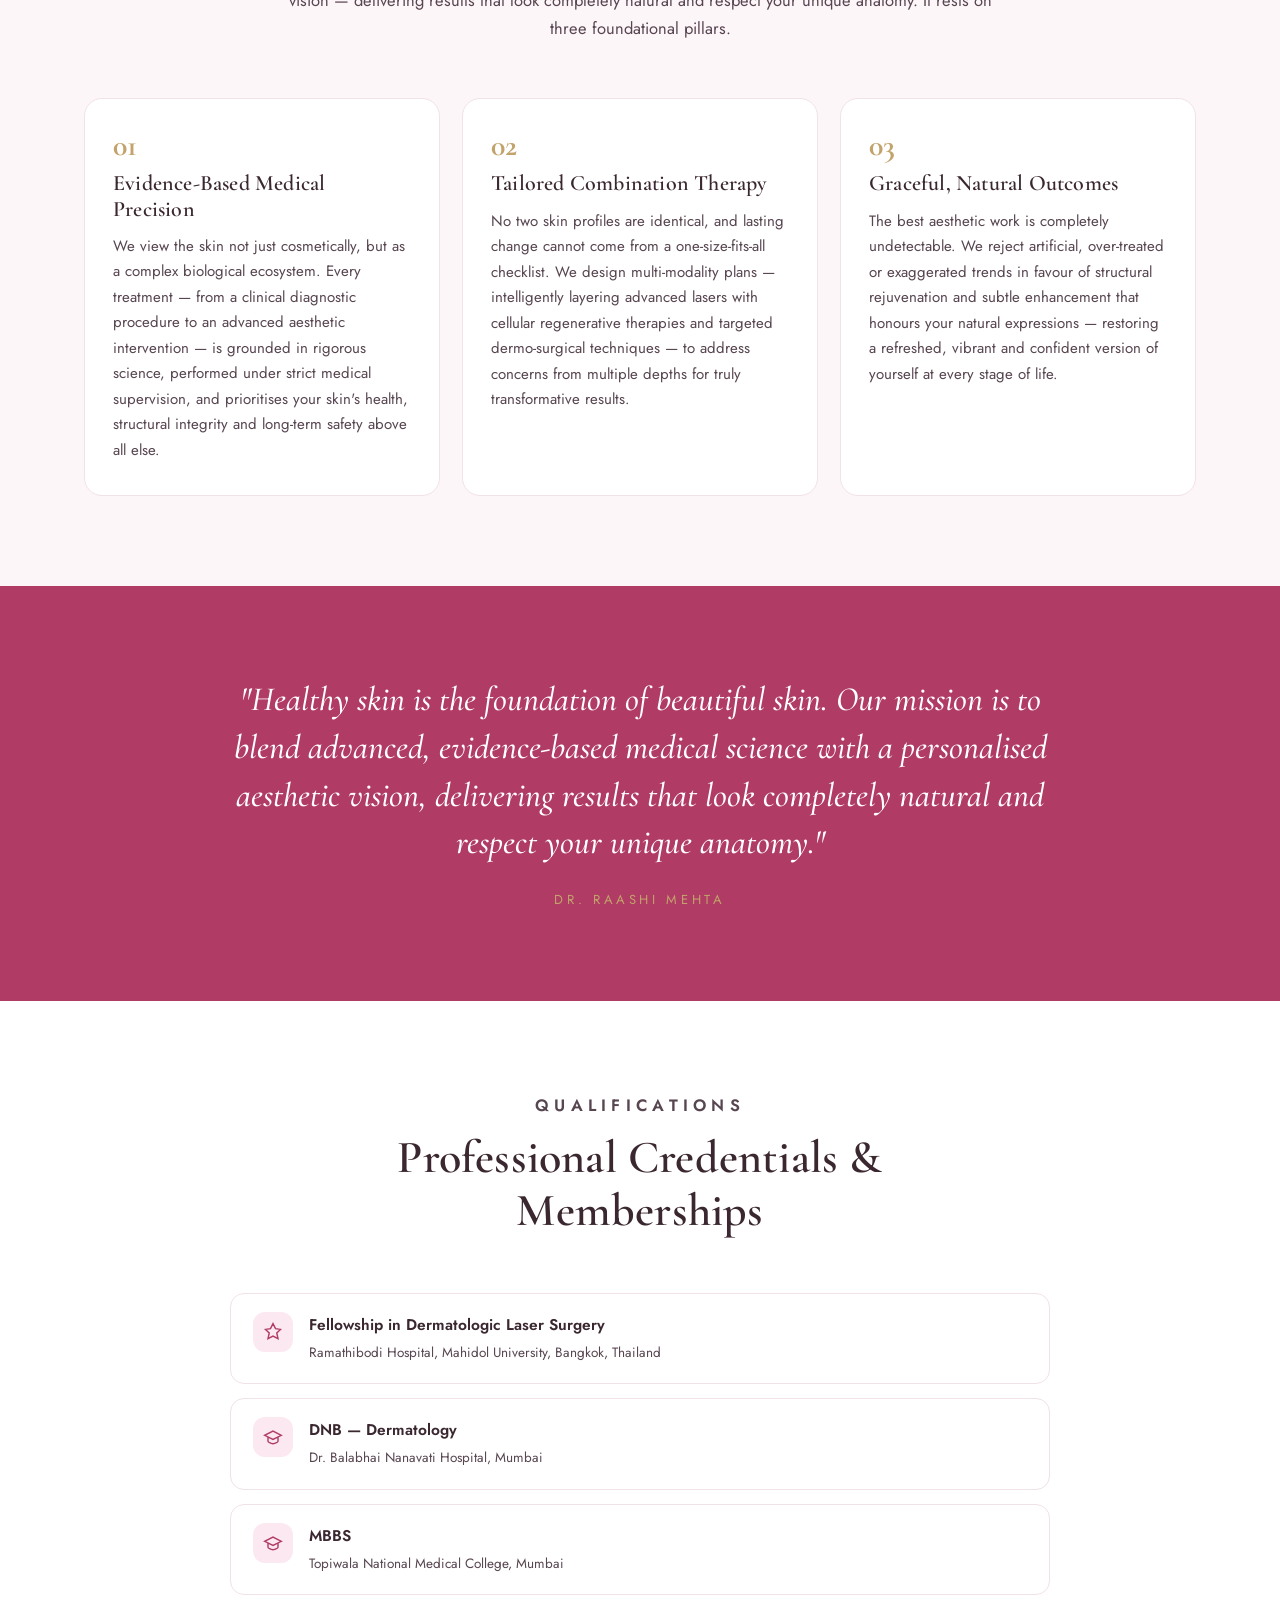
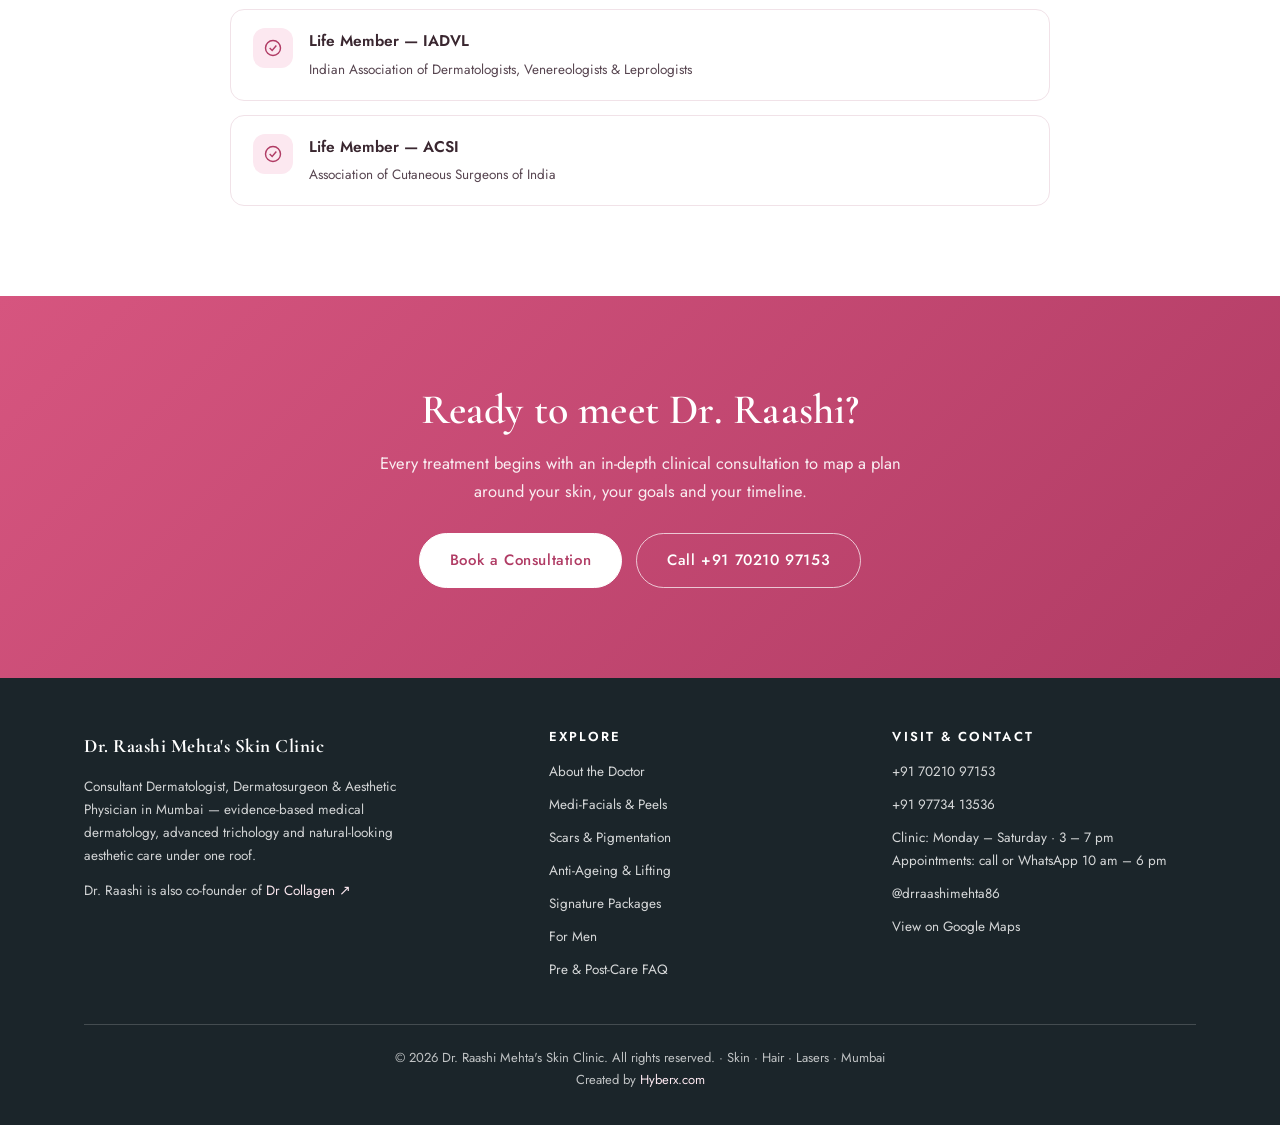
==== commit 2a23a63a: "Add second contact number +91 97734 13536 Add +91 97734 13536 as an additional contact line alongsid" ====
--- a/about.html
+++ b/about.html
@@ -201,6 +201,7 @@
       <div class="fcol">
         <h4>Visit &amp; Contact</h4>
         <a href="tel:+917021097153">+91 70210 97153</a>
+        <a href="tel:+919773413536">+91 97734 13536</a>
         <p>Clinic: Monday – Saturday · 3 – 7 pm<br>Appointments: call or WhatsApp 10 am – 6 pm</p>
         <a href="https://instagram.com/drraashimehta86" target="_blank" rel="noopener">@drraashimehta86</a>
         <a href="https://share.google/6kDrmnB6BB6KFeHao" target="_blank" rel="noopener">View on Google Maps</a>
--- a/assets/site.css
+++ b/assets/site.css
@@ -21,7 +21,7 @@
 a{color:inherit;text-decoration:none}
 img{max-width:100%;display:block}
 .wrap{max-width:1160px;margin:0 auto;padding:0 24px}
-.eyebrow{font-family:'Jost';font-weight:500;letter-spacing:.32em;text-transform:uppercase;font-size:12px;color:var(--teal)}
+.eyebrow{font-family:'Jost';font-weight:600;letter-spacing:.32em;text-transform:uppercase;font-size:12px;color:var(--teal-dark)}
 .btn{display:inline-flex;align-items:center;gap:9px;background:var(--teal);color:#fff;padding:14px 30px;border-radius:50px;font-family:'Jost';font-weight:500;letter-spacing:.04em;font-size:15px;transition:.25s;border:1px solid var(--teal);cursor:pointer}
 .btn:hover{background:var(--teal-dark);border-color:var(--teal-dark);transform:translateY(-2px)}
 .btn-ghost{background:transparent;color:var(--teal)}
@@ -52,7 +52,7 @@
 .dropdown-menu a:hover{background:var(--teal-soft);color:var(--teal-dark)}
 .dropdown:hover .dropdown-menu,.dropdown:focus-within .dropdown-menu{opacity:1;visibility:visible;transform:translateX(-50%) translateY(0)}
 .dropdown:hover>button svg{transform:rotate(180deg)}
-.menu-btn{display:none;background:none;border:0;font-size:26px;color:var(--ink);cursor:pointer}
+.menu-btn{display:none;background:none;border:0;font-size:26px;line-height:1;color:var(--ink);cursor:pointer;width:44px;height:44px;margin-right:-10px;align-items:center;justify-content:center}
 @media(max-width:980px){
   .navlinks{position:fixed;inset:74px 0 auto 0;flex-direction:column;align-items:stretch;background:#fff;padding:20px 24px 28px;gap:6px;border-bottom:1px solid var(--line);transform:translateY(-140%);transition:.35s;box-shadow:var(--shadow);max-height:calc(100vh - 74px);overflow-y:auto}
   .navlinks.open{transform:translateY(0)}
@@ -65,7 +65,7 @@
   .dropdown:hover .dropdown-menu,.dropdown:focus-within .dropdown-menu{transform:none}
   .dropdown.open>button svg{transform:rotate(180deg)}
   .navlinks .btn{justify-content:center;margin-top:10px}
-  .menu-btn{display:block}
+  .menu-btn{display:inline-flex}
 }
 
 /* HERO (home) */
@@ -103,6 +103,11 @@
 /* SECTION SHELL */
 section{padding:90px 0}
 .sec-head{text-align:center;max-width:720px;margin:0 auto 56px}
+@media(max-width:768px){
+  section{padding:58px 0}
+  .sec-head{margin-bottom:38px}
+  .page-hero{padding:44px 0 46px}
+}
 .sec-head h2{font-size:clamp(30px,4.4vw,46px);margin:12px 0 8px}
 .sec-head p{color:var(--muted);font-size:16.5px}
 .bg-soft{background:var(--cream)}
